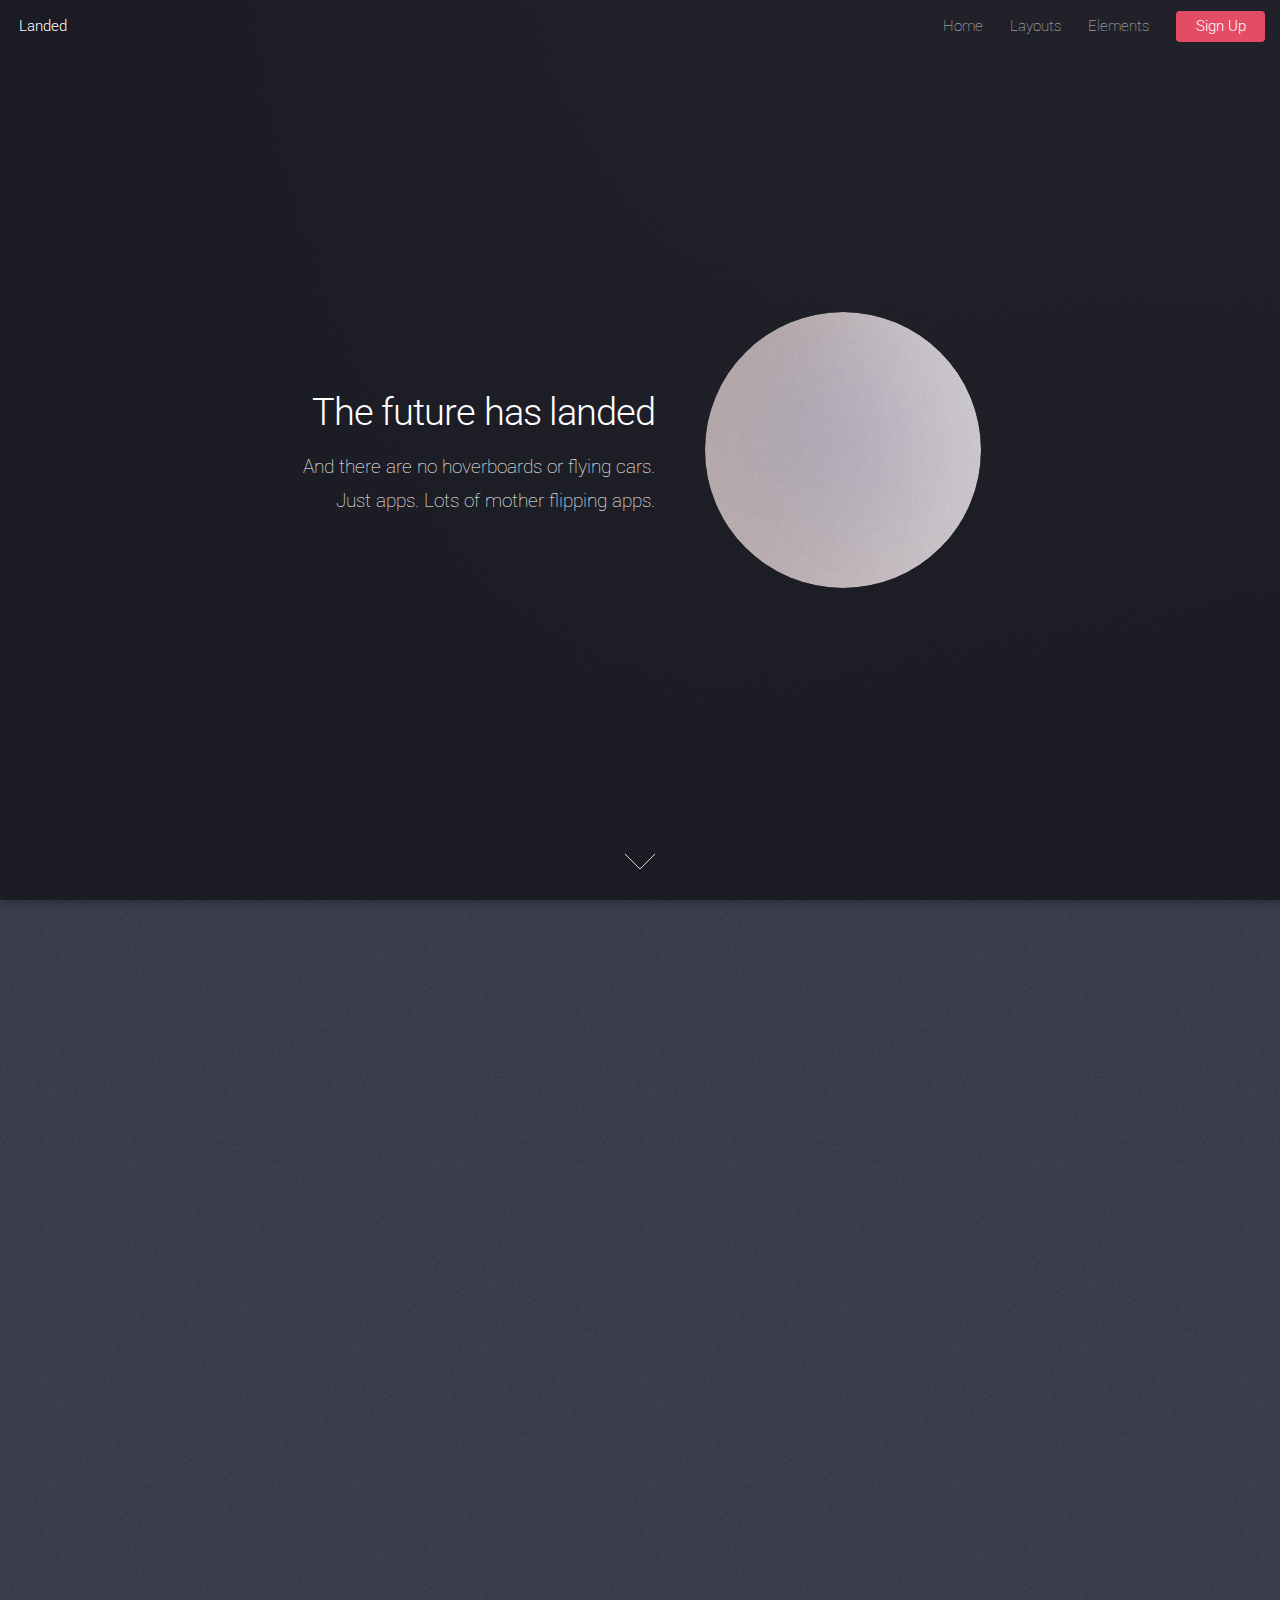
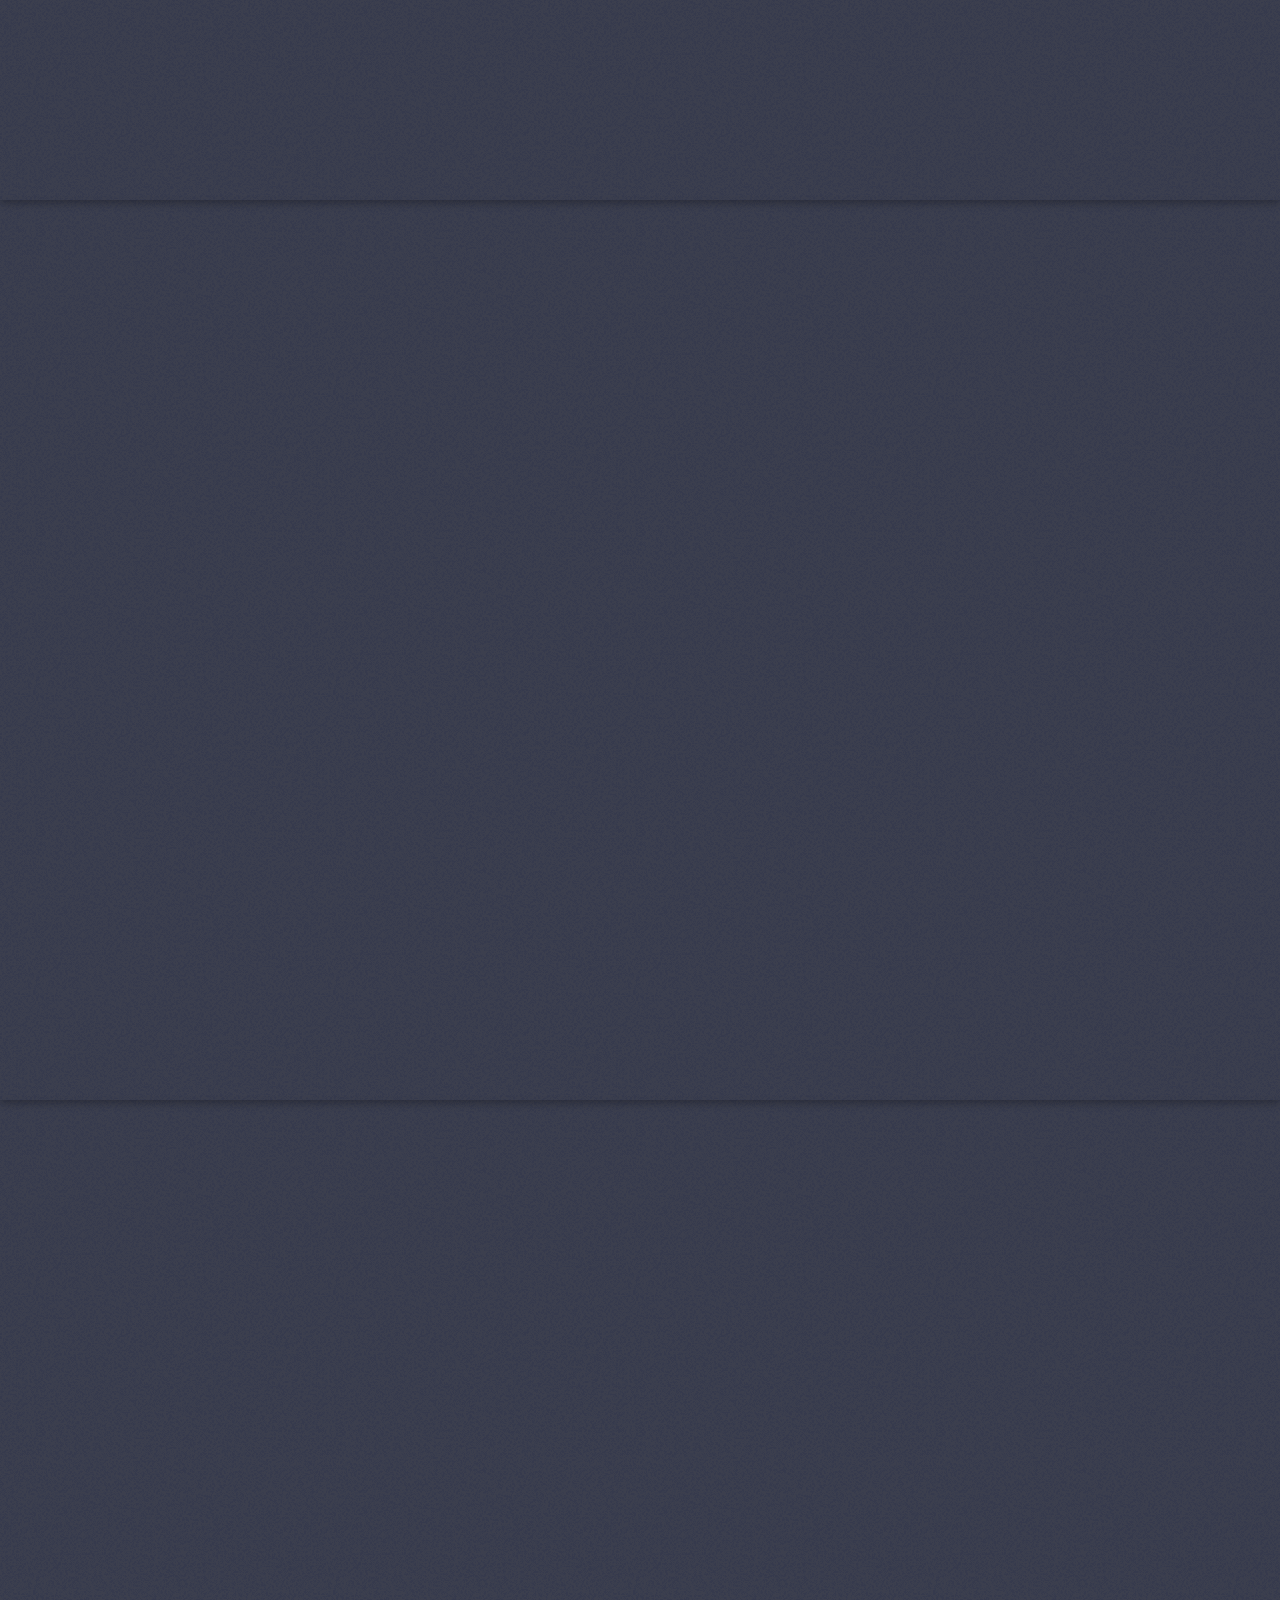
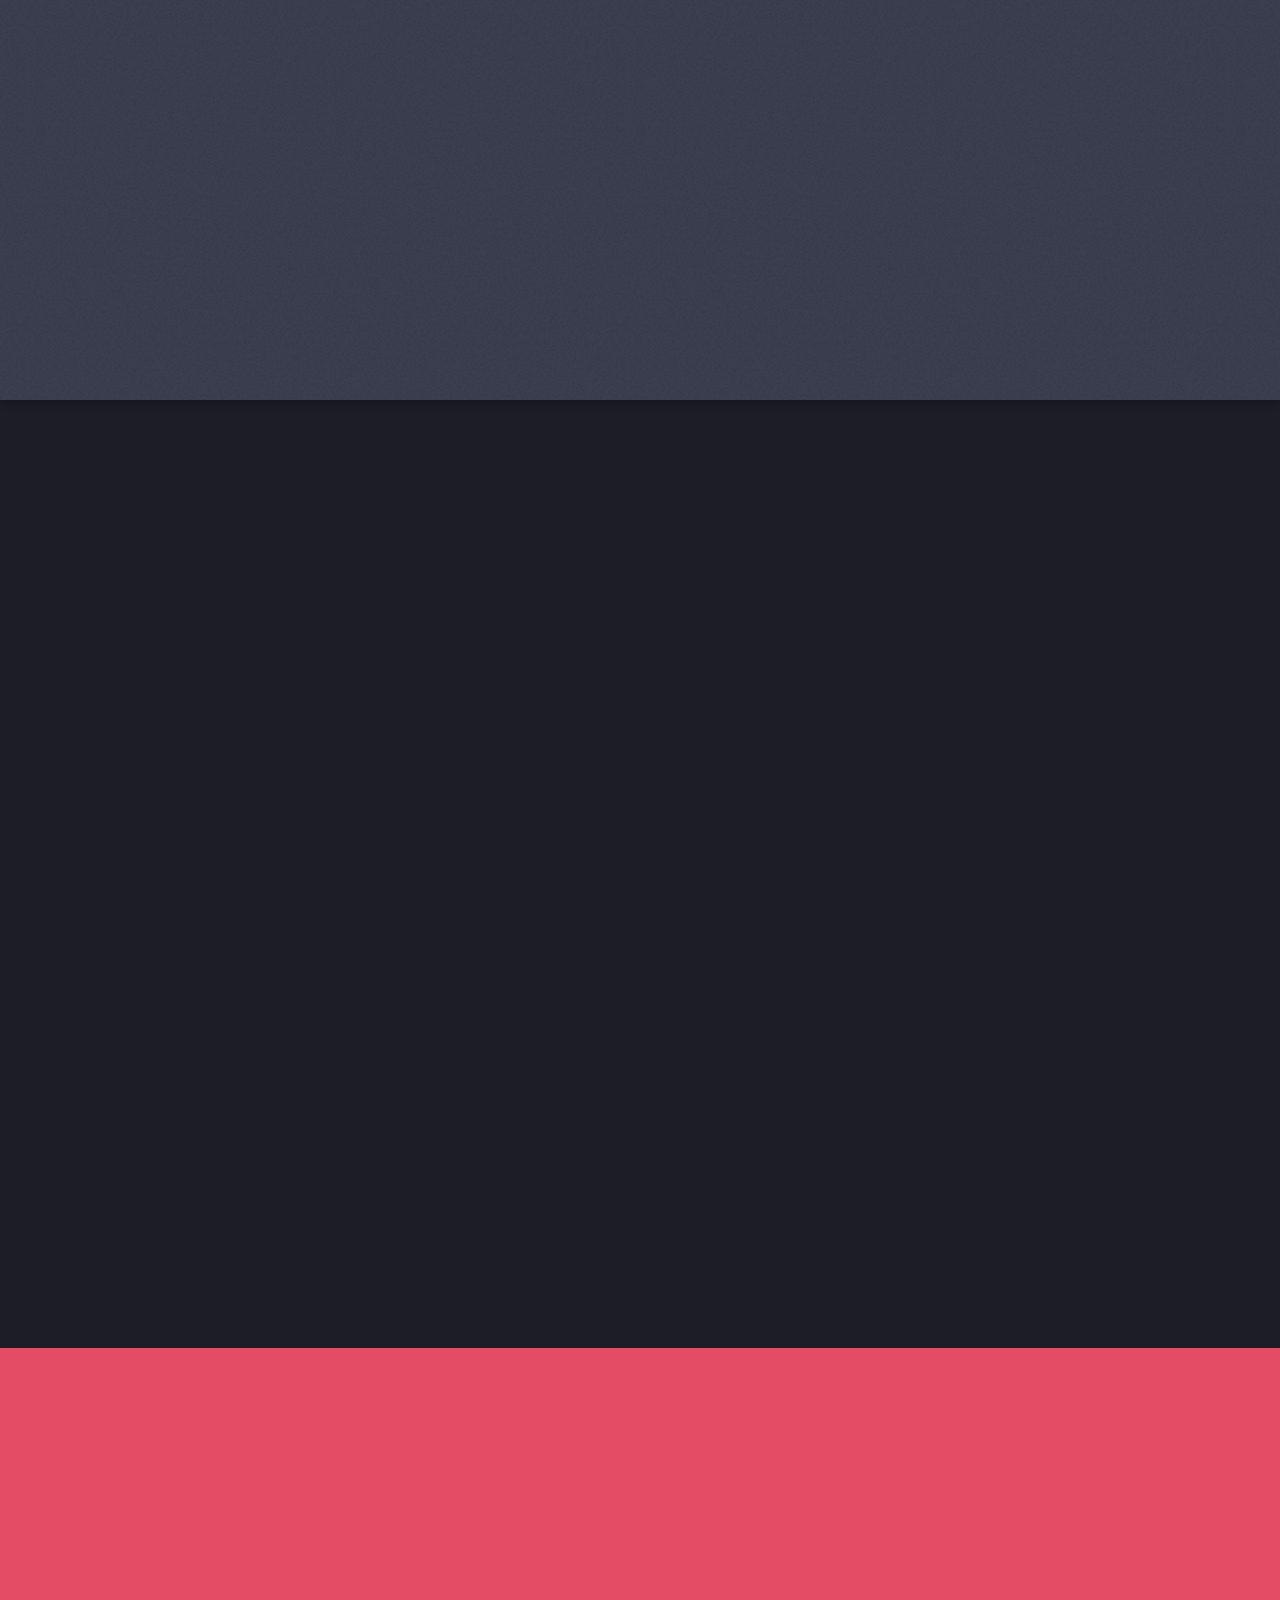
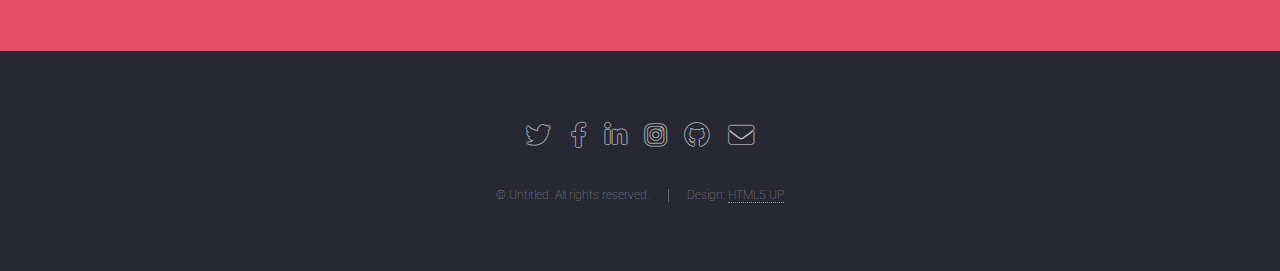
==== index.html @ 156fd408 "template ready" ====
<!DOCTYPE HTML>
<!--
	Landed by HTML5 UP
	html5up.net | @ajlkn
	Free for personal and commercial use under the CCA 3.0 license (html5up.net/license)
-->
<html>
	<head>
		<title>Landed by HTML5 UP</title>
		<meta charset="utf-8" />
		<meta name="viewport" content="width=device-width, initial-scale=1, user-scalable=no" />
		<link rel="stylesheet" href="assets/css/main.css" />
		<noscript><link rel="stylesheet" href="assets/css/noscript.css" /></noscript>
	</head>
	<body class="is-preload landing">
		<div id="page-wrapper">

			<!-- Header -->
				<header id="header">
					<h1 id="logo"><a href="index.html">Landed</a></h1>
					<nav id="nav">
						<ul>
							<li><a href="index.html">Home</a></li>
							<li>
								<a href="#">Layouts</a>
								<ul>
									<li><a href="left-sidebar.html">Left Sidebar</a></li>
									<li><a href="right-sidebar.html">Right Sidebar</a></li>
									<li><a href="no-sidebar.html">No Sidebar</a></li>
									<li>
										<a href="#">Submenu</a>
										<ul>
											<li><a href="#">Option 1</a></li>
											<li><a href="#">Option 2</a></li>
											<li><a href="#">Option 3</a></li>
											<li><a href="#">Option 4</a></li>
										</ul>
									</li>
								</ul>
							</li>
							<li><a href="elements.html">Elements</a></li>
							<li><a href="#" class="button primary">Sign Up</a></li>
						</ul>
					</nav>
				</header>

			<!-- Banner -->
				<section id="banner">
					<div class="content">
						<header>
							<h2>The future has landed</h2>
							<p>And there are no hoverboards or flying cars.<br />
							Just apps. Lots of mother flipping apps.</p>
						</header>
						<span class="image"><img src="images/pic01.jpg" alt="" /></span>
					</div>
					<a href="#one" class="goto-next scrolly">Next</a>
				</section>

			<!-- One -->
				<section id="one" class="spotlight style1 bottom">
					<span class="image fit main"><img src="images/pic02.jpg" alt="" /></span>
					<div class="content">
						<div class="container">
							<div class="row">
								<div class="col-4 col-12-medium">
									<header>
										<h2>Odio faucibus ipsum integer consequat</h2>
										<p>Nascetur eu nibh vestibulum amet gravida nascetur praesent</p>
									</header>
								</div>
								<div class="col-4 col-12-medium">
									<p>Feugiat accumsan lorem eu ac lorem amet sed accumsan donec.
									Blandit orci porttitor semper. Arcu phasellus tortor enim mi
									nisi praesent dolor adipiscing. Integer mi sed nascetur cep aliquet
									augue varius tempus lobortis porttitor accumsan consequat
									adipiscing lorem dolor.</p>
								</div>
								<div class="col-4 col-12-medium">
									<p>Morbi enim nascetur et placerat lorem sed iaculis neque ante
									adipiscing adipiscing metus massa. Blandit orci porttitor semper.
									Arcu phasellus tortor enim mi mi nisi praesent adipiscing. Integer
									mi sed nascetur cep aliquet augue varius tempus. Feugiat lorem
									ipsum dolor nullam.</p>
								</div>
							</div>
						</div>
					</div>
					<a href="#two" class="goto-next scrolly">Next</a>
				</section>

			<!-- Two -->
				<section id="two" class="spotlight style2 right">
					<span class="image fit main"><img src="images/pic03.jpg" alt="" /></span>
					<div class="content">
						<header>
							<h2>Interdum amet non magna accumsan</h2>
							<p>Nunc commodo accumsan eget id nisi eu col volutpat magna</p>
						</header>
						<p>Feugiat accumsan lorem eu ac lorem amet ac arcu phasellus tortor enim mi mi nisi praesent adipiscing. Integer mi sed nascetur cep aliquet augue varius tempus lobortis porttitor lorem et accumsan consequat adipiscing lorem.</p>
						<ul class="actions">
							<li><a href="#" class="button">Learn More</a></li>
						</ul>
					</div>
					<a href="#three" class="goto-next scrolly">Next</a>
				</section>

			<!-- Three -->
				<section id="three" class="spotlight style3 left">
					<span class="image fit main bottom"><img src="images/pic04.jpg" alt="" /></span>
					<div class="content">
						<header>
							<h2>Interdum felis blandit praesent sed augue</h2>
							<p>Accumsan integer ultricies aliquam vel massa sapien phasellus</p>
						</header>
						<p>Feugiat accumsan lorem eu ac lorem amet ac arcu phasellus tortor enim mi mi nisi praesent adipiscing. Integer mi sed nascetur cep aliquet augue varius tempus lobortis porttitor lorem et accumsan consequat adipiscing lorem.</p>
						<ul class="actions">
							<li><a href="#" class="button">Learn More</a></li>
						</ul>
					</div>
					<a href="#four" class="goto-next scrolly">Next</a>
				</section>

			<!-- Four -->
				<section id="four" class="wrapper style1 special fade-up">
					<div class="container">
						<header class="major">
							<h2>Accumsan sed tempus adipiscing blandit</h2>
							<p>Iaculis ac volutpat vis non enim gravida nisi faucibus posuere arcu consequat</p>
						</header>
						<div class="box alt">
							<div class="row gtr-uniform">
								<section class="col-4 col-6-medium col-12-xsmall">
									<span class="icon solid alt major fa-chart-area"></span>
									<h3>Ipsum sed commodo</h3>
									<p>Feugiat accumsan lorem eu ac lorem amet accumsan donec. Blandit orci porttitor.</p>
								</section>
								<section class="col-4 col-6-medium col-12-xsmall">
									<span class="icon solid alt major fa-comment"></span>
									<h3>Eleifend lorem ornare</h3>
									<p>Feugiat accumsan lorem eu ac lorem amet accumsan donec. Blandit orci porttitor.</p>
								</section>
								<section class="col-4 col-6-medium col-12-xsmall">
									<span class="icon solid alt major fa-flask"></span>
									<h3>Cubilia cep lobortis</h3>
									<p>Feugiat accumsan lorem eu ac lorem amet accumsan donec. Blandit orci porttitor.</p>
								</section>
								<section class="col-4 col-6-medium col-12-xsmall">
									<span class="icon solid alt major fa-paper-plane"></span>
									<h3>Non semper interdum</h3>
									<p>Feugiat accumsan lorem eu ac lorem amet accumsan donec. Blandit orci porttitor.</p>
								</section>
								<section class="col-4 col-6-medium col-12-xsmall">
									<span class="icon solid alt major fa-file"></span>
									<h3>Odio laoreet accumsan</h3>
									<p>Feugiat accumsan lorem eu ac lorem amet accumsan donec. Blandit orci porttitor.</p>
								</section>
								<section class="col-4 col-6-medium col-12-xsmall">
									<span class="icon solid alt major fa-lock"></span>
									<h3>Massa arcu accumsan</h3>
									<p>Feugiat accumsan lorem eu ac lorem amet accumsan donec. Blandit orci porttitor.</p>
								</section>
							</div>
						</div>
						<footer class="major">
							<ul class="actions special">
								<li><a href="#" class="button">Magna sed feugiat</a></li>
							</ul>
						</footer>
					</div>
				</section>

			<!-- Five -->
				<section id="five" class="wrapper style2 special fade">
					<div class="container">
						<header>
							<h2>Magna faucibus lorem diam</h2>
							<p>Ante metus praesent faucibus ante integer id accumsan eleifend</p>
						</header>
						<form method="post" action="#" class="cta">
							<div class="row gtr-uniform gtr-50">
								<div class="col-8 col-12-xsmall"><input type="email" name="email" id="email" placeholder="Your Email Address" /></div>
								<div class="col-4 col-12-xsmall"><input type="submit" value="Get Started" class="fit primary" /></div>
							</div>
						</form>
					</div>
				</section>

			<!-- Footer -->
				<footer id="footer">
					<ul class="icons">
						<li><a href="#" class="icon brands alt fa-twitter"><span class="label">Twitter</span></a></li>
						<li><a href="#" class="icon brands alt fa-facebook-f"><span class="label">Facebook</span></a></li>
						<li><a href="#" class="icon brands alt fa-linkedin-in"><span class="label">LinkedIn</span></a></li>
						<li><a href="#" class="icon brands alt fa-instagram"><span class="label">Instagram</span></a></li>
						<li><a href="#" class="icon brands alt fa-github"><span class="label">GitHub</span></a></li>
						<li><a href="#" class="icon solid alt fa-envelope"><span class="label">Email</span></a></li>
					</ul>
					<ul class="copyright">
						<li>&copy; Untitled. All rights reserved.</li><li>Design: <a href="http://html5up.net">HTML5 UP</a></li>
					</ul>
				</footer>

		</div>

		<!-- Scripts -->
			<script src="assets/js/jquery.min.js"></script>
			<script src="assets/js/jquery.scrolly.min.js"></script>
			<script src="assets/js/jquery.dropotron.min.js"></script>
			<script src="assets/js/jquery.scrollex.min.js"></script>
			<script src="assets/js/browser.min.js"></script>
			<script src="assets/js/breakpoints.min.js"></script>
			<script src="assets/js/util.js"></script>
			<script src="assets/js/main.js"></script>

	</body>
</html>
---- assets/css/main.css ----
@import url("fontawesome-all.min.css");
@import url("https://fonts.googleapis.com/css?family=Roboto:100,300,100italic,300italic");

/*
	Landed by HTML5 UP
	html5up.net | @ajlkn
	Free for personal and commercial use under the CCA 3.0 license (html5up.net/license)
*/

html, body, div, span, applet, object,
iframe, h1, h2, h3, h4, h5, h6, p, blockquote,
pre, a, abbr, acronym, address, big, cite,
code, del, dfn, em, img, ins, kbd, q, s, samp,
small, strike, strong, sub, sup, tt, var, b,
u, i, center, dl, dt, dd, ol, ul, li, fieldset,
form, label, legend, table, caption, tbody,
tfoot, thead, tr, th, td, article, aside,
canvas, details, embed, figure, figcaption,
footer, header, hgroup, menu, nav, output, ruby,
section, summary, time, mark, audio, video {
	margin: 0;
	padding: 0;
	border: 0;
	font-size: 100%;
	font: inherit;
	vertical-align: baseline;}

article, aside, details, figcaption, figure,
footer, header, hgroup, menu, nav, section {
	display: block;}

body {
	line-height: 1;
}

ol, ul {
	list-style: none;
}

blockquote, q {
	quotes: none;
}

	blockquote:before, blockquote:after, q:before, q:after {
		content: '';
		content: none;
	}

table {
	border-collapse: collapse;
	border-spacing: 0;
}

body {
	-webkit-text-size-adjust: none;
}

mark {
	background-color: transparent;
	color: inherit;
}

input::-moz-focus-inner {
	border: 0;
	padding: 0;
}

input, select, textarea {
	-moz-appearance: none;
	-webkit-appearance: none;
	-ms-appearance: none;
	appearance: none;
}

/* Basic */

	html {
		box-sizing: border-box;
	}

	*, *:before, *:after {
		box-sizing: inherit;
	}

	html, body {
		background: #1c1d26;
	}

	body.is-preload *, body.is-preload *:before, body.is-preload *:after {
		-moz-animation: none !important;
		-webkit-animation: none !important;
		-ms-animation: none !important;
		animation: none !important;
		-moz-transition: none !important;
		-webkit-transition: none !important;
		-ms-transition: none !important;
		transition: none !important;
	}

	body, input, select, textarea {
		color: rgba(255, 255, 255, 0.75);
		font-family: "Roboto", Helvetica, sans-serif;
		font-size: 15pt;
		font-weight: 100;
		line-height: 1.75em;
	}

	a {
		-moz-transition: border-color 0.2s ease-in-out, color 0.2s ease-in-out;
		-webkit-transition: border-color 0.2s ease-in-out, color 0.2s ease-in-out;
		-ms-transition: border-color 0.2s ease-in-out, color 0.2s ease-in-out;
		transition: border-color 0.2s ease-in-out, color 0.2s ease-in-out;
		border-bottom: dotted 1px;
		color: #e44c65;
		text-decoration: none;
	}

		a:hover {
			color: #e44c65 !important;
			border-bottom-color: transparent;
		}

	strong, b {
		color: #ffffff;
		font-weight: 300;
	}

	em, i {
		font-style: italic;
	}

	p {
		margin: 0 0 2em 0;
	}

	h1, h2, h3, h4, h5, h6 {
		color: #ffffff;
		font-weight: 300;
		line-height: 1em;
		margin: 0 0 1em 0;
	}

		h1 a, h2 a, h3 a, h4 a, h5 a, h6 a {
			color: inherit;
			border: 0;
		}

	h2 {
		font-size: 2em;
		line-height: 1.5em;
		letter-spacing: -0.025em;
	}

	h3 {
		font-size: 1.35em;
		line-height: 1.5em;
	}

	h4 {
		font-size: 1.1em;
		line-height: 1.5em;
	}

	h5 {
		font-size: 0.9em;
		line-height: 1.5em;
	}

	h6 {
		font-size: 0.7em;
		line-height: 1.5em;
	}

	sub {
		font-size: 0.8em;
		position: relative;
		top: 0.5em;
	}

	sup {
		font-size: 0.8em;
		position: relative;
		top: -0.5em;
	}

	hr {
		border: 0;
		border-bottom: solid 1px rgba(255, 255, 255, 0.3);
		margin: 3em 0;
	}

		hr.major {
			margin: 4em 0;
		}

	blockquote {
		border-left: solid 4px rgba(255, 255, 255, 0.3);
		font-style: italic;
		margin: 0 0 2em 0;
		padding: 0.5em 0 0.5em 2em;
	}

	code {
		background: rgba(255, 255, 255, 0.075);
		border-radius: 4px;
		font-family: "Courier New", monospace;
		font-size: 0.9em;
		margin: 0 0.25em;
		padding: 0.25em 0.65em;
	}

	pre {
		-webkit-overflow-scrolling: touch;
		font-family: "Courier New", monospace;
		font-size: 0.9em;
		margin: 0 0 2em 0;
	}

		pre code {
			display: block;
			line-height: 1.75em;
			padding: 1em 1.5em;
			overflow-x: auto;
		}

	.align-left {
		text-align: left;
	}

	.align-center {
		text-align: center;
	}

	.align-right {
		text-align: right;
	}

/* Loader */

	@-moz-keyframes spinner-show {
		0% {
			opacity: 0;
		}

		100% {
			opacity: 1;
		}
	}

	@-webkit-keyframes spinner-show {
		0% {
			opacity: 0;
		}

		100% {
			opacity: 1;
		}
	}

	@-ms-keyframes spinner-show {
		0% {
			opacity: 0;
		}

		100% {
			opacity: 1;
		}
	}

	@keyframes spinner-show {
		0% {
			opacity: 0;
		}

		100% {
			opacity: 1;
		}
	}

	@-moz-keyframes spinner-hide {
		0% {
			color: rgba(255, 255, 255, 0.15);
			z-index: 100001;
			-moz-transform: scale(1) rotate(0deg);
			-webkit-transform: scale(1) rotate(0deg);
			-ms-transform: scale(1) rotate(0deg);
			transform: scale(1) rotate(0deg);
		}

		99% {
			color: #1c1d26;
			z-index: 100001;
			-moz-transform: scale(0.5) rotate(360deg);
			-webkit-transform: scale(0.5) rotate(360deg);
			-ms-transform: scale(0.5) rotate(360deg);
			transform: scale(0.5) rotate(360deg);
		}

		100% {
			color: #1c1d26;
			z-index: -1;
			-moz-transform: scale(0.5) rotate(360deg);
			-webkit-transform: scale(0.5) rotate(360deg);
			-ms-transform: scale(0.5) rotate(360deg);
			transform: scale(0.5) rotate(360deg);
		}
	}

	@-webkit-keyframes spinner-hide {
		0% {
			color: rgba(255, 255, 255, 0.15);
			z-index: 100001;
			-moz-transform: scale(1) rotate(0deg);
			-webkit-transform: scale(1) rotate(0deg);
			-ms-transform: scale(1) rotate(0deg);
			transform: scale(1) rotate(0deg);
		}

		99% {
			color: #1c1d26;
			z-index: 100001;
			-moz-transform: scale(0.5) rotate(360deg);
			-webkit-transform: scale(0.5) rotate(360deg);
			-ms-transform: scale(0.5) rotate(360deg);
			transform: scale(0.5) rotate(360deg);
		}

		100% {
			color: #1c1d26;
			z-index: -1;
			-moz-transform: scale(0.5) rotate(360deg);
			-webkit-transform: scale(0.5) rotate(360deg);
			-ms-transform: scale(0.5) rotate(360deg);
			transform: scale(0.5) rotate(360deg);
		}
	}

	@-ms-keyframes spinner-hide {
		0% {
			color: rgba(255, 255, 255, 0.15);
			z-index: 100001;
			-moz-transform: scale(1) rotate(0deg);
			-webkit-transform: scale(1) rotate(0deg);
			-ms-transform: scale(1) rotate(0deg);
			transform: scale(1) rotate(0deg);
		}

		99% {
			color: #1c1d26;
			z-index: 100001;
			-moz-transform: scale(0.5) rotate(360deg);
			-webkit-transform: scale(0.5) rotate(360deg);
			-ms-transform: scale(0.5) rotate(360deg);
			transform: scale(0.5) rotate(360deg);
		}

		100% {
			color: #1c1d26;
			z-index: -1;
			-moz-transform: scale(0.5) rotate(360deg);
			-webkit-transform: scale(0.5) rotate(360deg);
			-ms-transform: scale(0.5) rotate(360deg);
			transform: scale(0.5) rotate(360deg);
		}
	}

	@keyframes spinner-hide {
		0% {
			color: rgba(255, 255, 255, 0.15);
			z-index: 100001;
			-moz-transform: scale(1) rotate(0deg);
			-webkit-transform: scale(1) rotate(0deg);
			-ms-transform: scale(1) rotate(0deg);
			transform: scale(1) rotate(0deg);
		}

		99% {
			color: #1c1d26;
			z-index: 100001;
			-moz-transform: scale(0.5) rotate(360deg);
			-webkit-transform: scale(0.5) rotate(360deg);
			-ms-transform: scale(0.5) rotate(360deg);
			transform: scale(0.5) rotate(360deg);
		}

		100% {
			color: #1c1d26;
			z-index: -1;
			-moz-transform: scale(0.5) rotate(360deg);
			-webkit-transform: scale(0.5) rotate(360deg);
			-ms-transform: scale(0.5) rotate(360deg);
			transform: scale(0.5) rotate(360deg);
		}
	}

	@-moz-keyframes spinner-rotate {
		0% {
			-moz-transform: scale(1) rotate(0deg);
			-webkit-transform: scale(1) rotate(0deg);
			-ms-transform: scale(1) rotate(0deg);
			transform: scale(1) rotate(0deg);
		}

		100% {
			-moz-transform: scale(1) rotate(360deg);
			-webkit-transform: scale(1) rotate(360deg);
			-ms-transform: scale(1) rotate(360deg);
			transform: scale(1) rotate(360deg);
		}
	}

	@-webkit-keyframes spinner-rotate {
		0% {
			-moz-transform: scale(1) rotate(0deg);
			-webkit-transform: scale(1) rotate(0deg);
			-ms-transform: scale(1) rotate(0deg);
			transform: scale(1) rotate(0deg);
		}

		100% {
			-moz-transform: scale(1) rotate(360deg);
			-webkit-transform: scale(1) rotate(360deg);
			-ms-transform: scale(1) rotate(360deg);
			transform: scale(1) rotate(360deg);
		}
	}

	@-ms-keyframes spinner-rotate {
		0% {
			-moz-transform: scale(1) rotate(0deg);
			-webkit-transform: scale(1) rotate(0deg);
			-ms-transform: scale(1) rotate(0deg);
			transform: scale(1) rotate(0deg);
		}

		100% {
			-moz-transform: scale(1) rotate(360deg);
			-webkit-transform: scale(1) rotate(360deg);
			-ms-transform: scale(1) rotate(360deg);
			transform: scale(1) rotate(360deg);
		}
	}

	@keyframes spinner-rotate {
		0% {
			-moz-transform: scale(1) rotate(0deg);
			-webkit-transform: scale(1) rotate(0deg);
			-ms-transform: scale(1) rotate(0deg);
			transform: scale(1) rotate(0deg);
		}

		100% {
			-moz-transform: scale(1) rotate(360deg);
			-webkit-transform: scale(1) rotate(360deg);
			-ms-transform: scale(1) rotate(360deg);
			transform: scale(1) rotate(360deg);
		}
	}

	@-moz-keyframes overlay-hide {
		0% {
			opacity: 1;
			z-index: 100000;
		}

		15% {
			opacity: 1;
			z-index: 100000;
		}

		99% {
			opacity: 0;
			z-index: 100000;
		}

		100% {
			opacity: 0;
			z-index: -1;
		}
	}

	@-webkit-keyframes overlay-hide {
		0% {
			opacity: 1;
			z-index: 100000;
		}

		15% {
			opacity: 1;
			z-index: 100000;
		}

		99% {
			opacity: 0;
			z-index: 100000;
		}

		100% {
			opacity: 0;
			z-index: -1;
		}
	}

	@-ms-keyframes overlay-hide {
		0% {
			opacity: 1;
			z-index: 100000;
		}

		15% {
			opacity: 1;
			z-index: 100000;
		}

		99% {
			opacity: 0;
			z-index: 100000;
		}

		100% {
			opacity: 0;
			z-index: -1;
		}
	}

	@keyframes overlay-hide {
		0% {
			opacity: 1;
			z-index: 100000;
		}

		15% {
			opacity: 1;
			z-index: 100000;
		}

		99% {
			opacity: 0;
			z-index: 100000;
		}

		100% {
			opacity: 0;
			z-index: -1;
		}
	}

	body.landing {
		text-decoration: none;
	}

		body.landing:before {
			-moz-osx-font-smoothing: grayscale;
			-webkit-font-smoothing: antialiased;
			display: inline-block;
			font-style: normal;
			font-variant: normal;
			text-rendering: auto;
			line-height: 1;
			text-transform: none !important;
			font-family: 'Font Awesome 5 Free';
			font-weight: 900;
		}

		body.landing:before {
			-moz-animation: spinner-show 1.5s 1 0.25s ease forwards, spinner-hide 0.25s ease-in-out forwards !important;
			-webkit-animation: spinner-show 1.5s 1 0.25s ease forwards, spinner-hide 0.25s ease-in-out forwards !important;
			-ms-animation: spinner-show 1.5s 1 0.25s ease forwards, spinner-hide 0.25s ease-in-out forwards !important;
			animation: spinner-show 1.5s 1 0.25s ease forwards, spinner-hide 0.25s ease-in-out forwards !important;
			-moz-transform-origin: 50% 50%;
			-webkit-transform-origin: 50% 50%;
			-ms-transform-origin: 50% 50%;
			transform-origin: 50% 50%;
			color: rgba(255, 255, 255, 0.15);
			content: '\f1ce';
			cursor: default;
			display: block;
			font-size: 2em;
			height: 2em;
			left: 50%;
			line-height: 2em;
			margin: -1em 0 0 -1em;
			opacity: 0;
			position: fixed;
			text-align: center;
			top: 50%;
			width: 2em;
			z-index: -1;
		}

		body.landing:after {
			-moz-animation: overlay-hide 1.5s ease-in forwards !important;
			-webkit-animation: overlay-hide 1.5s ease-in forwards !important;
			-ms-animation: overlay-hide 1.5s ease-in forwards !important;
			animation: overlay-hide 1.5s ease-in forwards !important;
			background: #1c1d26;
			content: '';
			display: block;
			height: 100%;
			left: 0;
			opacity: 0;
			position: fixed;
			top: 0;
			width: 100%;
			z-index: -1;
		}

		body.landing.is-preload:before {
			-moz-animation: spinner-show 1.5s 1 0.25s ease forwards, spinner-rotate 0.75s infinite linear !important;
			-webkit-animation: spinner-show 1.5s 1 0.25s ease forwards, spinner-rotate 0.75s infinite linear !important;
			-ms-animation: spinner-show 1.5s 1 0.25s ease forwards, spinner-rotate 0.75s infinite linear !important;
			animation: spinner-show 1.5s 1 0.25s ease forwards, spinner-rotate 0.75s infinite linear !important;
			z-index: 100001;
		}

		body.landing.is-preload:after {
			-moz-animation: none !important;
			-webkit-animation: none !important;
			-ms-animation: none !important;
			animation: none !important;
			opacity: 1;
			z-index: 100000;
		}

	@media (-webkit-min-device-pixel-ratio: 2) {

		body.landing:before {
			line-height: 2.025em;
		}

	}

/* Container */

	.container {
		margin: 0 auto;
		max-width: calc(100% - 4em);
		width: 70em;
	}

		.container.xsmall {
			width: 17.5em;
		}

		.container.small {
			width: 35em;
		}

		.container.medium {
			width: 52.5em;
		}

		.container.large {
			width: 87.5em;
		}

		.container.xlarge {
			width: 105em;
		}

		.container.max {
			width: 100%;
		}

		@media screen and (max-width: 1280px) {

			.container {
				width: 90%;
				max-width: 100%;
			}

		}

		@media screen and (max-width: 980px) {

			.container {
				width: 100% !important;
			}

		}

/* Row */

	.row {
		display: flex;
		flex-wrap: wrap;
		box-sizing: border-box;
		align-items: stretch;
	}

		.row > * {
			box-sizing: border-box;
		}

		.row.gtr-uniform > * > :last-child {
			margin-bottom: 0;
		}

		.row.aln-left {
			justify-content: flex-start;
		}

		.row.aln-center {
			justify-content: center;
		}

		.row.aln-right {
			justify-content: flex-end;
		}

		.row.aln-top {
			align-items: flex-start;
		}

		.row.aln-middle {
			align-items: center;
		}

		.row.aln-bottom {
			align-items: flex-end;
		}

		.row > .imp {
			order: -1;
		}

		.row > .col-1 {
			width: 8.33333%;
		}

		.row > .off-1 {
			margin-left: 8.33333%;
		}

		.row > .col-2 {
			width: 16.66667%;
		}

		.row > .off-2 {
			margin-left: 16.66667%;
		}

		.row > .col-3 {
			width: 25%;
		}

		.row > .off-3 {
			margin-left: 25%;
		}

		.row > .col-4 {
			width: 33.33333%;
		}

		.row > .off-4 {
			margin-left: 33.33333%;
		}

		.row > .col-5 {
			width: 41.66667%;
		}

		.row > .off-5 {
			margin-left: 41.66667%;
		}

		.row > .col-6 {
			width: 50%;
		}

		.row > .off-6 {
			margin-left: 50%;
		}

		.row > .col-7 {
			width: 58.33333%;
		}

		.row > .off-7 {
			margin-left: 58.33333%;
		}

		.row > .col-8 {
			width: 66.66667%;
		}

		.row > .off-8 {
			margin-left: 66.66667%;
		}

		.row > .col-9 {
			width: 75%;
		}

		.row > .off-9 {
			margin-left: 75%;
		}

		.row > .col-10 {
			width: 83.33333%;
		}

		.row > .off-10 {
			margin-left: 83.33333%;
		}

		.row > .col-11 {
			width: 91.66667%;
		}

		.row > .off-11 {
			margin-left: 91.66667%;
		}

		.row > .col-12 {
			width: 100%;
		}

		.row > .off-12 {
			margin-left: 100%;
		}

		.row.gtr-0 {
			margin-top: 0;
			margin-left: 0em;
		}

			.row.gtr-0 > * {
				padding: 0 0 0 0em;
			}

			.row.gtr-0.gtr-uniform {
				margin-top: 0em;
			}

				.row.gtr-0.gtr-uniform > * {
					padding-top: 0em;
				}

		.row.gtr-25 {
			margin-top: 0;
			margin-left: -0.625em;
		}

			.row.gtr-25 > * {
				padding: 0 0 0 0.625em;
			}

			.row.gtr-25.gtr-uniform {
				margin-top: -0.625em;
			}

				.row.gtr-25.gtr-uniform > * {
					padding-top: 0.625em;
				}

		.row.gtr-50 {
			margin-top: 0;
			margin-left: -1.25em;
		}

			.row.gtr-50 > * {
				padding: 0 0 0 1.25em;
			}

			.row.gtr-50.gtr-uniform {
				margin-top: -1.25em;
			}

				.row.gtr-50.gtr-uniform > * {
					padding-top: 1.25em;
				}

		.row {
			margin-top: 0;
			margin-left: -2.5em;
		}

			.row > * {
				padding: 0 0 0 2.5em;
			}

			.row.gtr-uniform {
				margin-top: -2.5em;
			}

				.row.gtr-uniform > * {
					padding-top: 2.5em;
				}

		.row.gtr-150 {
			margin-top: 0;
			margin-left: -3.75em;
		}

			.row.gtr-150 > * {
				padding: 0 0 0 3.75em;
			}

			.row.gtr-150.gtr-uniform {
				margin-top: -3.75em;
			}

				.row.gtr-150.gtr-uniform > * {
					padding-top: 3.75em;
				}

		.row.gtr-200 {
			margin-top: 0;
			margin-left: -5em;
		}

			.row.gtr-200 > * {
				padding: 0 0 0 5em;
			}

			.row.gtr-200.gtr-uniform {
				margin-top: -5em;
			}

				.row.gtr-200.gtr-uniform > * {
					padding-top: 5em;
				}

		@media screen and (max-width: 1680px) {

			.row {
				display: flex;
				flex-wrap: wrap;
				box-sizing: border-box;
				align-items: stretch;
			}

				.row > * {
					box-sizing: border-box;
				}

				.row.gtr-uniform > * > :last-child {
					margin-bottom: 0;
				}

				.row.aln-left {
					justify-content: flex-start;
				}

				.row.aln-center {
					justify-content: center;
				}

				.row.aln-right {
					justify-content: flex-end;
				}

				.row.aln-top {
					align-items: flex-start;
				}

				.row.aln-middle {
					align-items: center;
				}

				.row.aln-bottom {
					align-items: flex-end;
				}

				.row > .imp-xlarge {
					order: -1;
				}

				.row > .col-1-xlarge {
					width: 8.33333%;
				}

				.row > .off-1-xlarge {
					margin-left: 8.33333%;
				}

				.row > .col-2-xlarge {
					width: 16.66667%;
				}

				.row > .off-2-xlarge {
					margin-left: 16.66667%;
				}

				.row > .col-3-xlarge {
					width: 25%;
				}

				.row > .off-3-xlarge {
					margin-left: 25%;
				}

				.row > .col-4-xlarge {
					width: 33.33333%;
				}

				.row > .off-4-xlarge {
					margin-left: 33.33333%;
				}

				.row > .col-5-xlarge {
					width: 41.66667%;
				}

				.row > .off-5-xlarge {
					margin-left: 41.66667%;
				}

				.row > .col-6-xlarge {
					width: 50%;
				}

				.row > .off-6-xlarge {
					margin-left: 50%;
				}

				.row > .col-7-xlarge {
					width: 58.33333%;
				}

				.row > .off-7-xlarge {
					margin-left: 58.33333%;
				}

				.row > .col-8-xlarge {
					width: 66.66667%;
				}

				.row > .off-8-xlarge {
					margin-left: 66.66667%;
				}

				.row > .col-9-xlarge {
					width: 75%;
				}

				.row > .off-9-xlarge {
					margin-left: 75%;
				}

				.row > .col-10-xlarge {
					width: 83.33333%;
				}

				.row > .off-10-xlarge {
					margin-left: 83.33333%;
				}

				.row > .col-11-xlarge {
					width: 91.66667%;
				}

				.row > .off-11-xlarge {
					margin-left: 91.66667%;
				}

				.row > .col-12-xlarge {
					width: 100%;
				}

				.row > .off-12-xlarge {
					margin-left: 100%;
				}

				.row.gtr-0 {
					margin-top: 0;
					margin-left: 0em;
				}

					.row.gtr-0 > * {
						padding: 0 0 0 0em;
					}

					.row.gtr-0.gtr-uniform {
						margin-top: 0em;
					}

						.row.gtr-0.gtr-uniform > * {
							padding-top: 0em;
						}

				.row.gtr-25 {
					margin-top: 0;
					margin-left: -0.625em;
				}

					.row.gtr-25 > * {
						padding: 0 0 0 0.625em;
					}

					.row.gtr-25.gtr-uniform {
						margin-top: -0.625em;
					}

						.row.gtr-25.gtr-uniform > * {
							padding-top: 0.625em;
						}

				.row.gtr-50 {
					margin-top: 0;
					margin-left: -1.25em;
				}

					.row.gtr-50 > * {
						padding: 0 0 0 1.25em;
					}

					.row.gtr-50.gtr-uniform {
						margin-top: -1.25em;
					}

						.row.gtr-50.gtr-uniform > * {
							padding-top: 1.25em;
						}

				.row {
					margin-top: 0;
					margin-left: -2.5em;
				}

					.row > * {
						padding: 0 0 0 2.5em;
					}

					.row.gtr-uniform {
						margin-top: -2.5em;
					}

						.row.gtr-uniform > * {
							padding-top: 2.5em;
						}

				.row.gtr-150 {
					margin-top: 0;
					margin-left: -3.75em;
				}

					.row.gtr-150 > * {
						padding: 0 0 0 3.75em;
					}

					.row.gtr-150.gtr-uniform {
						margin-top: -3.75em;
					}

						.row.gtr-150.gtr-uniform > * {
							padding-top: 3.75em;
						}

				.row.gtr-200 {
					margin-top: 0;
					margin-left: -5em;
				}

					.row.gtr-200 > * {
						padding: 0 0 0 5em;
					}

					.row.gtr-200.gtr-uniform {
						margin-top: -5em;
					}

						.row.gtr-200.gtr-uniform > * {
							padding-top: 5em;
						}

		}

		@media screen and (max-width: 1280px) {

			.row {
				display: flex;
				flex-wrap: wrap;
				box-sizing: border-box;
				align-items: stretch;
			}

				.row > * {
					box-sizing: border-box;
				}

				.row.gtr-uniform > * > :last-child {
					margin-bottom: 0;
				}

				.row.aln-left {
					justify-content: flex-start;
				}

				.row.aln-center {
					justify-content: center;
				}

				.row.aln-right {
					justify-content: flex-end;
				}

				.row.aln-top {
					align-items: flex-start;
				}

				.row.aln-middle {
					align-items: center;
				}

				.row.aln-bottom {
					align-items: flex-end;
				}

				.row > .imp-large {
					order: -1;
				}

				.row > .col-1-large {
					width: 8.33333%;
				}

				.row > .off-1-large {
					margin-left: 8.33333%;
				}

				.row > .col-2-large {
					width: 16.66667%;
				}

				.row > .off-2-large {
					margin-left: 16.66667%;
				}

				.row > .col-3-large {
					width: 25%;
				}

				.row > .off-3-large {
					margin-left: 25%;
				}

				.row > .col-4-large {
					width: 33.33333%;
				}

				.row > .off-4-large {
					margin-left: 33.33333%;
				}

				.row > .col-5-large {
					width: 41.66667%;
				}

				.row > .off-5-large {
					margin-left: 41.66667%;
				}

				.row > .col-6-large {
					width: 50%;
				}

				.row > .off-6-large {
					margin-left: 50%;
				}

				.row > .col-7-large {
					width: 58.33333%;
				}

				.row > .off-7-large {
					margin-left: 58.33333%;
				}

				.row > .col-8-large {
					width: 66.66667%;
				}

				.row > .off-8-large {
					margin-left: 66.66667%;
				}

				.row > .col-9-large {
					width: 75%;
				}

				.row > .off-9-large {
					margin-left: 75%;
				}

				.row > .col-10-large {
					width: 83.33333%;
				}

				.row > .off-10-large {
					margin-left: 83.33333%;
				}

				.row > .col-11-large {
					width: 91.66667%;
				}

				.row > .off-11-large {
					margin-left: 91.66667%;
				}

				.row > .col-12-large {
					width: 100%;
				}

				.row > .off-12-large {
					margin-left: 100%;
				}

				.row.gtr-0 {
					margin-top: 0;
					margin-left: 0em;
				}

					.row.gtr-0 > * {
						padding: 0 0 0 0em;
					}

					.row.gtr-0.gtr-uniform {
						margin-top: 0em;
					}

						.row.gtr-0.gtr-uniform > * {
							padding-top: 0em;
						}

				.row.gtr-25 {
					margin-top: 0;
					margin-left: -0.625em;
				}

					.row.gtr-25 > * {
						padding: 0 0 0 0.625em;
					}

					.row.gtr-25.gtr-uniform {
						margin-top: -0.625em;
					}

						.row.gtr-25.gtr-uniform > * {
							padding-top: 0.625em;
						}

				.row.gtr-50 {
					margin-top: 0;
					margin-left: -1.25em;
				}

					.row.gtr-50 > * {
						padding: 0 0 0 1.25em;
					}

					.row.gtr-50.gtr-uniform {
						margin-top: -1.25em;
					}

						.row.gtr-50.gtr-uniform > * {
							padding-top: 1.25em;
						}

				.row {
					margin-top: 0;
					margin-left: -2.5em;
				}

					.row > * {
						padding: 0 0 0 2.5em;
					}

					.row.gtr-uniform {
						margin-top: -2.5em;
					}

						.row.gtr-uniform > * {
							padding-top: 2.5em;
						}

				.row.gtr-150 {
					margin-top: 0;
					margin-left: -3.75em;
				}

					.row.gtr-150 > * {
						padding: 0 0 0 3.75em;
					}

					.row.gtr-150.gtr-uniform {
						margin-top: -3.75em;
					}

						.row.gtr-150.gtr-uniform > * {
							padding-top: 3.75em;
						}

				.row.gtr-200 {
					margin-top: 0;
					margin-left: -5em;
				}

					.row.gtr-200 > * {
						padding: 0 0 0 5em;
					}

					.row.gtr-200.gtr-uniform {
						margin-top: -5em;
					}

						.row.gtr-200.gtr-uniform > * {
							padding-top: 5em;
						}

		}

		@media screen and (max-width: 980px) {

			.row {
				display: flex;
				flex-wrap: wrap;
				box-sizing: border-box;
				align-items: stretch;
			}

				.row > * {
					box-sizing: border-box;
				}

				.row.gtr-uniform > * > :last-child {
					margin-bottom: 0;
				}

				.row.aln-left {
					justify-content: flex-start;
				}

				.row.aln-center {
					justify-content: center;
				}

				.row.aln-right {
					justify-content: flex-end;
				}

				.row.aln-top {
					align-items: flex-start;
				}

				.row.aln-middle {
					align-items: center;
				}

				.row.aln-bottom {
					align-items: flex-end;
				}

				.row > .imp-medium {
					order: -1;
				}

				.row > .col-1-medium {
					width: 8.33333%;
				}

				.row > .off-1-medium {
					margin-left: 8.33333%;
				}

				.row > .col-2-medium {
					width: 16.66667%;
				}

				.row > .off-2-medium {
					margin-left: 16.66667%;
				}

				.row > .col-3-medium {
					width: 25%;
				}

				.row > .off-3-medium {
					margin-left: 25%;
				}

				.row > .col-4-medium {
					width: 33.33333%;
				}

				.row > .off-4-medium {
					margin-left: 33.33333%;
				}

				.row > .col-5-medium {
					width: 41.66667%;
				}

				.row > .off-5-medium {
					margin-left: 41.66667%;
				}

				.row > .col-6-medium {
					width: 50%;
				}

				.row > .off-6-medium {
					margin-left: 50%;
				}

				.row > .col-7-medium {
					width: 58.33333%;
				}

				.row > .off-7-medium {
					margin-left: 58.33333%;
				}

				.row > .col-8-medium {
					width: 66.66667%;
				}

				.row > .off-8-medium {
					margin-left: 66.66667%;
				}

				.row > .col-9-medium {
					width: 75%;
				}

				.row > .off-9-medium {
					margin-left: 75%;
				}

				.row > .col-10-medium {
					width: 83.33333%;
				}

				.row > .off-10-medium {
					margin-left: 83.33333%;
				}

				.row > .col-11-medium {
					width: 91.66667%;
				}

				.row > .off-11-medium {
					margin-left: 91.66667%;
				}

				.row > .col-12-medium {
					width: 100%;
				}

				.row > .off-12-medium {
					margin-left: 100%;
				}

				.row.gtr-0 {
					margin-top: 0;
					margin-left: 0em;
				}

					.row.gtr-0 > * {
						padding: 0 0 0 0em;
					}

					.row.gtr-0.gtr-uniform {
						margin-top: 0em;
					}

						.row.gtr-0.gtr-uniform > * {
							padding-top: 0em;
						}

				.row.gtr-25 {
					margin-top: 0;
					margin-left: -0.625em;
				}

					.row.gtr-25 > * {
						padding: 0 0 0 0.625em;
					}

					.row.gtr-25.gtr-uniform {
						margin-top: -0.625em;
					}

						.row.gtr-25.gtr-uniform > * {
							padding-top: 0.625em;
						}

				.row.gtr-50 {
					margin-top: 0;
					margin-left: -1.25em;
				}

					.row.gtr-50 > * {
						padding: 0 0 0 1.25em;
					}

					.row.gtr-50.gtr-uniform {
						margin-top: -1.25em;
					}

						.row.gtr-50.gtr-uniform > * {
							padding-top: 1.25em;
						}

				.row {
					margin-top: 0;
					margin-left: -2.5em;
				}

					.row > * {
						padding: 0 0 0 2.5em;
					}

					.row.gtr-uniform {
						margin-top: -2.5em;
					}

						.row.gtr-uniform > * {
							padding-top: 2.5em;
						}

				.row.gtr-150 {
					margin-top: 0;
					margin-left: -3.75em;
				}

					.row.gtr-150 > * {
						padding: 0 0 0 3.75em;
					}

					.row.gtr-150.gtr-uniform {
						margin-top: -3.75em;
					}

						.row.gtr-150.gtr-uniform > * {
							padding-top: 3.75em;
						}

				.row.gtr-200 {
					margin-top: 0;
					margin-left: -5em;
				}

					.row.gtr-200 > * {
						padding: 0 0 0 5em;
					}

					.row.gtr-200.gtr-uniform {
						margin-top: -5em;
					}

						.row.gtr-200.gtr-uniform > * {
							padding-top: 5em;
						}

		}

		@media screen and (max-width: 736px) {

			.row {
				display: flex;
				flex-wrap: wrap;
				box-sizing: border-box;
				align-items: stretch;
			}

				.row > * {
					box-sizing: border-box;
				}

				.row.gtr-uniform > * > :last-child {
					margin-bottom: 0;
				}

				.row.aln-left {
					justify-content: flex-start;
				}

				.row.aln-center {
					justify-content: center;
				}

				.row.aln-right {
					justify-content: flex-end;
				}

				.row.aln-top {
					align-items: flex-start;
				}

				.row.aln-middle {
					align-items: center;
				}

				.row.aln-bottom {
					align-items: flex-end;
				}

				.row > .imp-small {
					order: -1;
				}

				.row > .col-1-small {
					width: 8.33333%;
				}

				.row > .off-1-small {
					margin-left: 8.33333%;
				}

				.row > .col-2-small {
					width: 16.66667%;
				}

				.row > .off-2-small {
					margin-left: 16.66667%;
				}

				.row > .col-3-small {
					width: 25%;
				}

				.row > .off-3-small {
					margin-left: 25%;
				}

				.row > .col-4-small {
					width: 33.33333%;
				}

				.row > .off-4-small {
					margin-left: 33.33333%;
				}

				.row > .col-5-small {
					width: 41.66667%;
				}

				.row > .off-5-small {
					margin-left: 41.66667%;
				}

				.row > .col-6-small {
					width: 50%;
				}

				.row > .off-6-small {
					margin-left: 50%;
				}

				.row > .col-7-small {
					width: 58.33333%;
				}

				.row > .off-7-small {
					margin-left: 58.33333%;
				}

				.row > .col-8-small {
					width: 66.66667%;
				}

				.row > .off-8-small {
					margin-left: 66.66667%;
				}

				.row > .col-9-small {
					width: 75%;
				}

				.row > .off-9-small {
					margin-left: 75%;
				}

				.row > .col-10-small {
					width: 83.33333%;
				}

				.row > .off-10-small {
					margin-left: 83.33333%;
				}

				.row > .col-11-small {
					width: 91.66667%;
				}

				.row > .off-11-small {
					margin-left: 91.66667%;
				}

				.row > .col-12-small {
					width: 100%;
				}

				.row > .off-12-small {
					margin-left: 100%;
				}

				.row.gtr-0 {
					margin-top: 0;
					margin-left: 0em;
				}

					.row.gtr-0 > * {
						padding: 0 0 0 0em;
					}

					.row.gtr-0.gtr-uniform {
						margin-top: 0em;
					}

						.row.gtr-0.gtr-uniform > * {
							padding-top: 0em;
						}

				.row.gtr-25 {
					margin-top: 0;
					margin-left: -0.625em;
				}

					.row.gtr-25 > * {
						padding: 0 0 0 0.625em;
					}

					.row.gtr-25.gtr-uniform {
						margin-top: -0.625em;
					}

						.row.gtr-25.gtr-uniform > * {
							padding-top: 0.625em;
						}

				.row.gtr-50 {
					margin-top: 0;
					margin-left: -1.25em;
				}

					.row.gtr-50 > * {
						padding: 0 0 0 1.25em;
					}

					.row.gtr-50.gtr-uniform {
						margin-top: -1.25em;
					}

						.row.gtr-50.gtr-uniform > * {
							padding-top: 1.25em;
						}

				.row {
					margin-top: 0;
					margin-left: -2.5em;
				}

					.row > * {
						padding: 0 0 0 2.5em;
					}

					.row.gtr-uniform {
						margin-top: -2.5em;
					}

						.row.gtr-uniform > * {
							padding-top: 2.5em;
						}

				.row.gtr-150 {
					margin-top: 0;
					margin-left: -3.75em;
				}

					.row.gtr-150 > * {
						padding: 0 0 0 3.75em;
					}

					.row.gtr-150.gtr-uniform {
						margin-top: -3.75em;
					}

						.row.gtr-150.gtr-uniform > * {
							padding-top: 3.75em;
						}

				.row.gtr-200 {
					margin-top: 0;
					margin-left: -5em;
				}

					.row.gtr-200 > * {
						padding: 0 0 0 5em;
					}

					.row.gtr-200.gtr-uniform {
						margin-top: -5em;
					}

						.row.gtr-200.gtr-uniform > * {
							padding-top: 5em;
						}

		}

		@media screen and (max-width: 480px) {

			.row {
				display: flex;
				flex-wrap: wrap;
				box-sizing: border-box;
				align-items: stretch;
			}

				.row > * {
					box-sizing: border-box;
				}

				.row.gtr-uniform > * > :last-child {
					margin-bottom: 0;
				}

				.row.aln-left {
					justify-content: flex-start;
				}

				.row.aln-center {
					justify-content: center;
				}

				.row.aln-right {
					justify-content: flex-end;
				}

				.row.aln-top {
					align-items: flex-start;
				}

				.row.aln-middle {
					align-items: center;
				}

				.row.aln-bottom {
					align-items: flex-end;
				}

				.row > .imp-xsmall {
					order: -1;
				}

				.row > .col-1-xsmall {
					width: 8.33333%;
				}

				.row > .off-1-xsmall {
					margin-left: 8.33333%;
				}

				.row > .col-2-xsmall {
					width: 16.66667%;
				}

				.row > .off-2-xsmall {
					margin-left: 16.66667%;
				}

				.row > .col-3-xsmall {
					width: 25%;
				}

				.row > .off-3-xsmall {
					margin-left: 25%;
				}

				.row > .col-4-xsmall {
					width: 33.33333%;
				}

				.row > .off-4-xsmall {
					margin-left: 33.33333%;
				}

				.row > .col-5-xsmall {
					width: 41.66667%;
				}

				.row > .off-5-xsmall {
					margin-left: 41.66667%;
				}

				.row > .col-6-xsmall {
					width: 50%;
				}

				.row > .off-6-xsmall {
					margin-left: 50%;
				}

				.row > .col-7-xsmall {
					width: 58.33333%;
				}

				.row > .off-7-xsmall {
					margin-left: 58.33333%;
				}

				.row > .col-8-xsmall {
					width: 66.66667%;
				}

				.row > .off-8-xsmall {
					margin-left: 66.66667%;
				}

				.row > .col-9-xsmall {
					width: 75%;
				}

				.row > .off-9-xsmall {
					margin-left: 75%;
				}

				.row > .col-10-xsmall {
					width: 83.33333%;
				}

				.row > .off-10-xsmall {
					margin-left: 83.33333%;
				}

				.row > .col-11-xsmall {
					width: 91.66667%;
				}

				.row > .off-11-xsmall {
					margin-left: 91.66667%;
				}

				.row > .col-12-xsmall {
					width: 100%;
				}

				.row > .off-12-xsmall {
					margin-left: 100%;
				}

				.row.gtr-0 {
					margin-top: 0;
					margin-left: 0em;
				}

					.row.gtr-0 > * {
						padding: 0 0 0 0em;
					}

					.row.gtr-0.gtr-uniform {
						margin-top: 0em;
					}

						.row.gtr-0.gtr-uniform > * {
							padding-top: 0em;
						}

				.row.gtr-25 {
					margin-top: 0;
					margin-left: -0.625em;
				}

					.row.gtr-25 > * {
						padding: 0 0 0 0.625em;
					}

					.row.gtr-25.gtr-uniform {
						margin-top: -0.625em;
					}

						.row.gtr-25.gtr-uniform > * {
							padding-top: 0.625em;
						}

				.row.gtr-50 {
					margin-top: 0;
					margin-left: -1.25em;
				}

					.row.gtr-50 > * {
						padding: 0 0 0 1.25em;
					}

					.row.gtr-50.gtr-uniform {
						margin-top: -1.25em;
					}

						.row.gtr-50.gtr-uniform > * {
							padding-top: 1.25em;
						}

				.row {
					margin-top: 0;
					margin-left: -2.5em;
				}

					.row > * {
						padding: 0 0 0 2.5em;
					}

					.row.gtr-uniform {
						margin-top: -2.5em;
					}

						.row.gtr-uniform > * {
							padding-top: 2.5em;
						}

				.row.gtr-150 {
					margin-top: 0;
					margin-left: -3.75em;
				}

					.row.gtr-150 > * {
						padding: 0 0 0 3.75em;
					}

					.row.gtr-150.gtr-uniform {
						margin-top: -3.75em;
					}

						.row.gtr-150.gtr-uniform > * {
							padding-top: 3.75em;
						}

				.row.gtr-200 {
					margin-top: 0;
					margin-left: -5em;
				}

					.row.gtr-200 > * {
						padding: 0 0 0 5em;
					}

					.row.gtr-200.gtr-uniform {
						margin-top: -5em;
					}

						.row.gtr-200.gtr-uniform > * {
							padding-top: 5em;
						}

		}

/* Section/Article */

	section.special, article.special {
		text-align: center;
	}

	header p {
		color: #ffffff;
		position: relative;
		margin: 0 0 1.5em 0;
	}

	header h2 + p {
		font-size: 1.25em;
		margin-top: -1em;
		line-height: 1.75em;
	}

	header h3 + p {
		font-size: 1.1em;
		margin-top: -0.8em;
		line-height: 1.75em;
	}

	header h4 + p,
	header h5 + p,
	header h6 + p {
		font-size: 0.9em;
		margin-top: -0.6em;
		line-height: 1.5em;
	}

	header.major {
		margin: 0 0 4em 0;
		position: relative;
		text-align: center;
	}

		header.major:after {
			background: #e44c65;
			content: '';
			display: inline-block;
			height: 0.2em;
			max-width: 20em;
			width: 75%;
		}

	footer.major {
		margin: 4em 0 0 0;
	}

/* Form */

	form {
		margin: 0 0 2em 0;
	}

		form.cta {
			max-width: 35em;
			margin-left: auto;
			margin-right: auto;
		}

	label {
		color: #ffffff;
		display: block;
		font-size: 0.9em;
		font-weight: 300;
		margin: 0 0 1em 0;
	}

	input[type="text"],
	input[type="password"],
	input[type="email"],
	select,
	textarea {
		-moz-appearance: none;
		-webkit-appearance: none;
		-ms-appearance: none;
		appearance: none;
		-moz-transition: border-color 0.2s ease-in-out;
		-webkit-transition: border-color 0.2s ease-in-out;
		-ms-transition: border-color 0.2s ease-in-out;
		transition: border-color 0.2s ease-in-out;
		background: transparent;
		border-radius: 4px;
		border: solid 1px rgba(255, 255, 255, 0.3);
		color: inherit;
		display: block;
		outline: 0;
		padding: 0 1em;
		text-decoration: none;
		width: 100%;
	}

		input[type="text"]:invalid,
		input[type="password"]:invalid,
		input[type="email"]:invalid,
		select:invalid,
		textarea:invalid {
			box-shadow: none;
		}

		input[type="text"]:focus,
		input[type="password"]:focus,
		input[type="email"]:focus,
		select:focus,
		textarea:focus {
			border-color: #e44c65;
		}

	select {
		background-image: url("data:image/svg+xml;charset=utf8,%3Csvg xmlns='http://www.w3.org/2000/svg' width='40' height='40' preserveAspectRatio='none' viewBox='0 0 40 40'%3E%3Cpath d='M9.4,12.3l10.4,10.4l10.4-10.4c0.2-0.2,0.5-0.4,0.9-0.4c0.3,0,0.6,0.1,0.9,0.4l3.3,3.3c0.2,0.2,0.4,0.5,0.4,0.9 c0,0.4-0.1,0.6-0.4,0.9L20.7,31.9c-0.2,0.2-0.5,0.4-0.9,0.4c-0.3,0-0.6-0.1-0.9-0.4L4.3,17.3c-0.2-0.2-0.4-0.5-0.4-0.9 c0-0.4,0.1-0.6,0.4-0.9l3.3-3.3c0.2-0.2,0.5-0.4,0.9-0.4S9.1,12.1,9.4,12.3z' fill='rgba(255, 255, 255, 0.3)' /%3E%3C/svg%3E");
		background-size: 1.25rem;
		background-repeat: no-repeat;
		background-position: calc(100% - 1rem) center;
		height: 3em;
		padding-right: 3em;
		text-overflow: ellipsis;
	}

		select option {
			color: #ffffff;
			background: #1c1d26;
		}

		select:focus::-ms-value {
			background-color: transparent;
		}

		select::-ms-expand {
			display: none;
		}

	input[type="text"],
	input[type="password"],
	input[type="email"],
	select {
		height: 3em;
	}

	textarea {
		padding: 0.75em 1em;
	}

	input[type="checkbox"],
	input[type="radio"] {
		-moz-appearance: none;
		-webkit-appearance: none;
		-ms-appearance: none;
		appearance: none;
		display: block;
		float: left;
		margin-right: -2em;
		opacity: 0;
		width: 1em;
		z-index: -1;
	}

		input[type="checkbox"] + label,
		input[type="radio"] + label {
			text-decoration: none;
			color: rgba(255, 255, 255, 0.75);
			cursor: pointer;
			display: inline-block;
			font-size: 1em;
			font-weight: 100;
			padding-left: 2.55em;
			padding-right: 0.75em;
			position: relative;
		}

			input[type="checkbox"] + label:before,
			input[type="radio"] + label:before {
				-moz-osx-font-smoothing: grayscale;
				-webkit-font-smoothing: antialiased;
				display: inline-block;
				font-style: normal;
				font-variant: normal;
				text-rendering: auto;
				line-height: 1;
				text-transform: none !important;
				font-family: 'Font Awesome 5 Free';
				font-weight: 900;
			}

			input[type="checkbox"] + label:before,
			input[type="radio"] + label:before {
				border-radius: 4px;
				border: solid 1px rgba(255, 255, 255, 0.3);
				content: '';
				display: inline-block;
				font-size: 0.8em;
				height: 2.25em;
				left: 0;
				line-height: 2.25em;
				position: absolute;
				text-align: center;
				top: 0;
				width: 2.25em;
			}

		input[type="checkbox"]:checked + label:before,
		input[type="radio"]:checked + label:before {
			background: rgba(255, 255, 255, 0.25);
			color: #ffffff;
			content: '\f00c';
		}

		input[type="checkbox"]:focus + label:before,
		input[type="radio"]:focus + label:before {
			border-color: #e44c65;
		}

	input[type="checkbox"] + label:before {
		border-radius: 4px;
	}

	input[type="radio"] + label:before {
		border-radius: 100%;
	}

	::-webkit-input-placeholder {
		color: rgba(255, 255, 255, 0.5) !important;
		opacity: 1.0;
	}

	:-moz-placeholder {
		color: rgba(255, 255, 255, 0.5) !important;
		opacity: 1.0;
	}

	::-moz-placeholder {
		color: rgba(255, 255, 255, 0.5) !important;
		opacity: 1.0;
	}

	:-ms-input-placeholder {
		color: rgba(255, 255, 255, 0.5) !important;
		opacity: 1.0;
	}

/* Box */

	.box {
		border-radius: 4px;
		border: solid 1px rgba(255, 255, 255, 0.3);
		margin-bottom: 2em;
		padding: 1.5em;
	}

		.box > :last-child,
		.box > :last-child > :last-child,
		.box > :last-child > :last-child > :last-child {
			margin-bottom: 0;
		}

		.box.alt {
			border: 0;
			border-radius: 0;
			padding: 0;
		}

/* Icon */

	.icon {
		text-decoration: none;
		border-bottom: none;
		position: relative;
	}

		.icon:before {
			-moz-osx-font-smoothing: grayscale;
			-webkit-font-smoothing: antialiased;
			display: inline-block;
			font-style: normal;
			font-variant: normal;
			text-rendering: auto;
			line-height: 1;
			text-transform: none !important;
			font-family: 'Font Awesome 5 Free';
			font-weight: 400;
		}

		.icon > .label {
			display: none;
		}

		.icon:before {
			line-height: inherit;
		}

		.icon.solid:before {
			font-weight: 900 !important;
		}

		.icon.brands:before {
			font-family: 'Font Awesome 5 Brands' !important;
		}

		.icon.alt {
			text-decoration: none;
		}

			.icon.alt:before {
				-moz-osx-font-smoothing: grayscale;
				-webkit-font-smoothing: antialiased;
				display: inline-block;
				font-style: normal;
				font-variant: normal;
				text-rendering: auto;
				line-height: 1;
				text-transform: none !important;
				font-family: 'Font Awesome 5 Free';
				font-weight: 400;
			}

			.icon.alt:before {
				color: #1c1d26 !important;
				text-shadow: 1px 0 0 #ffffff, -1px 0 0 #ffffff, 0 1px 0 #ffffff, 0 -1px 0 #ffffff;
			}

		.icon.major {
			background: #272833;
			border-radius: 100%;
			cursor: default;
			display: inline-block;
			height: 6em;
			line-height: 5.65em;
			margin: 0 0 2em 0;
			text-align: center;
			width: 6em;
		}

			.icon.major:before {
				font-size: 2.25em;
			}

			.icon.major.alt {
				text-decoration: none;
			}

				.icon.major.alt:before {
					-moz-osx-font-smoothing: grayscale;
					-webkit-font-smoothing: antialiased;
					display: inline-block;
					font-style: normal;
					font-variant: normal;
					text-rendering: auto;
					line-height: 1;
					text-transform: none !important;
					font-family: 'Font Awesome 5 Free';
					font-weight: 400;
				}

				.icon.major.alt:before {
					color: #272833 !important;
					text-shadow: 1px 0 0 #ffffff, -1px 0 0 #ffffff, 0 1px 0 #ffffff, 0 -1px 0 #ffffff;
				}

/* Image */

	.image {
		border-radius: 4px;
		border: 0;
		display: inline-block;
		position: relative;
		overflow: hidden;
	}

		.image:before {
			content: '';
			display: block;
			position: absolute;
			left: 0;
			top: 0;
			background-image: url("images/overlay.png");
			width: 100%;
			height: 100%;
			z-index: 1;
		}

		.image img {
			border-radius: 4px;
			display: block;
		}

		.image.left {
			float: left;
			margin: 0 1.5em 1em 0;
			top: 0.25em;
		}

		.image.right {
			float: right;
			margin: 0 0 1em 1.5em;
			top: 0.25em;
		}

		.image.left, .image.right {
			max-width: 40%;
		}

			.image.left img, .image.right img {
				width: 100%;
			}

		.image.fit {
			display: block;
			margin: 0 0 2em 0;
			width: 100%;
		}

			.image.fit img {
				width: 100%;
			}

/* List */

	ol {
		list-style: decimal;
		margin: 0 0 2em 0;
		padding-left: 1.25em;
	}

		ol li {
			padding-left: 0.25em;
		}

	ul {
		list-style: disc;
		margin: 0 0 2em 0;
		padding-left: 1em;
	}

		ul li {
			padding-left: 0.5em;
		}

		ul.alt {
			list-style: none;
			padding-left: 0;
		}

			ul.alt li {
				border-top: solid 1px rgba(255, 255, 255, 0.3);
				padding: 0.5em 0;
			}

				ul.alt li:first-child {
					border-top: 0;
					padding-top: 0;
				}

	dl {
		margin: 0 0 2em 0;
	}

/* Icons */

	ul.icons {
		cursor: default;
		list-style: none;
		padding-left: 0;
	}

		ul.icons li {
			display: inline-block;
			height: 2.5em;
			line-height: 2.5em;
			padding: 0 0.5em;
		}

			ul.icons li .icon {
				font-size: 0.8em;
			}

				ul.icons li .icon:before {
					font-size: 2em;
				}

/* Actions */

	ul.actions {
		display: -moz-flex;
		display: -webkit-flex;
		display: -ms-flex;
		display: flex;
		cursor: default;
		list-style: none;
		margin-left: -1em;
		padding-left: 0;
	}

		ul.actions li {
			padding: 0 0 0 1em;
			vertical-align: middle;
		}

		ul.actions.special {
			-moz-justify-content: center;
			-webkit-justify-content: center;
			-ms-justify-content: center;
			justify-content: center;
			width: 100%;
			margin-left: 0;
		}

			ul.actions.special li:first-child {
				padding-left: 0;
			}

		ul.actions.stacked {
			-moz-flex-direction: column;
			-webkit-flex-direction: column;
			-ms-flex-direction: column;
			flex-direction: column;
			margin-left: 0;
		}

			ul.actions.stacked li {
				padding: 1.3em 0 0 0;
			}

				ul.actions.stacked li:first-child {
					padding-top: 0;
				}

		ul.actions.fit {
			width: calc(100% + 1em);
		}

			ul.actions.fit li {
				-moz-flex-grow: 1;
				-webkit-flex-grow: 1;
				-ms-flex-grow: 1;
				flex-grow: 1;
				-moz-flex-shrink: 1;
				-webkit-flex-shrink: 1;
				-ms-flex-shrink: 1;
				flex-shrink: 1;
				width: 100%;
			}

				ul.actions.fit li > * {
					width: 100%;
				}

			ul.actions.fit.stacked {
				width: 100%;
			}

		@media screen and (max-width: 480px) {

			ul.actions:not(.fixed) {
				-moz-flex-direction: column;
				-webkit-flex-direction: column;
				-ms-flex-direction: column;
				flex-direction: column;
				margin-left: 0;
				width: 100% !important;
			}

				ul.actions:not(.fixed) li {
					-moz-flex-grow: 1;
					-webkit-flex-grow: 1;
					-ms-flex-grow: 1;
					flex-grow: 1;
					-moz-flex-shrink: 1;
					-webkit-flex-shrink: 1;
					-ms-flex-shrink: 1;
					flex-shrink: 1;
					padding: 1em 0 0 0;
					text-align: center;
					width: 100%;
				}

					ul.actions:not(.fixed) li > * {
						width: 100%;
					}

					ul.actions:not(.fixed) li:first-child {
						padding-top: 0;
					}

					ul.actions:not(.fixed) li input[type="submit"],
					ul.actions:not(.fixed) li input[type="reset"],
					ul.actions:not(.fixed) li input[type="button"],
					ul.actions:not(.fixed) li button,
					ul.actions:not(.fixed) li .button {
						width: 100%;
					}

						ul.actions:not(.fixed) li input[type="submit"].icon:before,
						ul.actions:not(.fixed) li input[type="reset"].icon:before,
						ul.actions:not(.fixed) li input[type="button"].icon:before,
						ul.actions:not(.fixed) li button.icon:before,
						ul.actions:not(.fixed) li .button.icon:before {
							margin-left: -0.5em;
						}

		}

/* Table */

	.table-wrapper {
		-webkit-overflow-scrolling: touch;
		overflow-x: auto;
	}

	table {
		margin: 0 0 2em 0;
		width: 100%;
	}

		table tbody tr {
			border: solid 1px rgba(255, 255, 255, 0.3);
			border-left: 0;
			border-right: 0;
		}

			table tbody tr:nth-child(2n + 1) {
				background-color: rgba(255, 255, 255, 0.075);
			}

		table td {
			padding: 0.75em 0.75em;
		}

		table th {
			color: #ffffff;
			font-size: 0.9em;
			font-weight: 300;
			padding: 0 0.75em 0.75em 0.75em;
			text-align: left;
		}

		table thead {
			border-bottom: solid 1px rgba(255, 255, 255, 0.3);
		}

		table tfoot {
			border-top: solid 1px rgba(255, 255, 255, 0.3);
		}

		table.alt {
			border-collapse: separate;
		}

			table.alt tbody tr td {
				border: solid 1px rgba(255, 255, 255, 0.3);
				border-left-width: 0;
				border-top-width: 0;
			}

				table.alt tbody tr td:first-child {
					border-left-width: 1px;
				}

			table.alt tbody tr:first-child td {
				border-top-width: 1px;
			}

			table.alt thead {
				border-bottom: 0;
			}

			table.alt tfoot {
				border-top: 0;
			}

/* Button */

	input[type="submit"],
	input[type="reset"],
	input[type="button"],
	.button {
		-moz-appearance: none;
		-webkit-appearance: none;
		-ms-appearance: none;
		appearance: none;
		-moz-transition: background-color 0.2s ease-in-out, color 0.2s ease-in-out, box-shadow 0.2s ease-in-out;
		-webkit-transition: background-color 0.2s ease-in-out, color 0.2s ease-in-out, box-shadow 0.2s ease-in-out;
		-ms-transition: background-color 0.2s ease-in-out, color 0.2s ease-in-out, box-shadow 0.2s ease-in-out;
		transition: background-color 0.2s ease-in-out, color 0.2s ease-in-out, box-shadow 0.2s ease-in-out;
		background-color: transparent;
		border-radius: 4px;
		border: 0;
		box-shadow: inset 0 0 0 1px rgba(255, 255, 255, 0.3);
		color: #ffffff !important;
		cursor: pointer;
		display: inline-block;
		font-weight: 300;
		height: 3em;
		line-height: 3em;
		padding: 0 2.25em;
		text-align: center;
		text-decoration: none;
		white-space: nowrap;
	}

		input[type="submit"]:hover, input[type="submit"]:active,
		input[type="reset"]:hover,
		input[type="reset"]:active,
		input[type="button"]:hover,
		input[type="button"]:active,
		.button:hover,
		.button:active {
			box-shadow: inset 0 0 0 1px #e44c65;
			color: #e44c65 !important;
		}

		input[type="submit"]:active,
		input[type="reset"]:active,
		input[type="button"]:active,
		.button:active {
			background-color: rgba(228, 76, 101, 0.15);
		}

		input[type="submit"].icon:before,
		input[type="reset"].icon:before,
		input[type="button"].icon:before,
		.button.icon:before {
			margin-right: 0.5em;
		}

		input[type="submit"].fit,
		input[type="reset"].fit,
		input[type="button"].fit,
		.button.fit {
			width: 100%;
		}

		input[type="submit"].small,
		input[type="reset"].small,
		input[type="button"].small,
		.button.small {
			font-size: 0.8em;
		}

		input[type="submit"].large,
		input[type="reset"].large,
		input[type="button"].large,
		.button.large {
			font-size: 1.35em;
		}

		input[type="submit"].primary,
		input[type="reset"].primary,
		input[type="button"].primary,
		.button.primary {
			background-color: #e44c65;
			box-shadow: none;
			color: #ffffff !important;
		}

			input[type="submit"].primary:hover,
			input[type="reset"].primary:hover,
			input[type="button"].primary:hover,
			.button.primary:hover {
				background-color: #e76278;
			}

			input[type="submit"].primary:active,
			input[type="reset"].primary:active,
			input[type="button"].primary:active,
			.button.primary:active {
				background-color: #e13652;
			}

		input[type="submit"].disabled, input[type="submit"]:disabled,
		input[type="reset"].disabled,
		input[type="reset"]:disabled,
		input[type="button"].disabled,
		input[type="button"]:disabled,
		.button.disabled,
		.button:disabled {
			background-color: rgba(255, 255, 255, 0.3) !important;
			box-shadow: none !important;
			color: #ffffff !important;
			cursor: default;
			opacity: 0.25;
		}

/* Goto Next */

	.goto-next {
		border: 0;
		bottom: 0;
		display: block;
		height: 5em;
		left: 50%;
		margin: 0 0 0 -5em;
		overflow: hidden;
		position: absolute;
		text-indent: 10em;
		white-space: nowrap;
		width: 10em;
		z-index: 1;
	}

		.goto-next:before {
			background-image: url("images/arrow.svg");
			background-position: center center;
			background-repeat: no-repeat;
			background-size: contain;
			content: '';
			display: block;
			height: 1.5em;
			left: 50%;
			margin: -0.75em 0 0 -1em;
			position: absolute;
			top: 50%;
			width: 2em;
			z-index: 1;
		}

/* Spotlight */

	.spotlight {
		background-attachment: fixed;
		background-position: center center;
		background-size: cover;
		box-shadow: 0 0.25em 0.5em 0 rgba(0, 0, 0, 0.25);
		height: 100vh;
		overflow: hidden;
		position: relative;
	}

		.spotlight:nth-last-of-type(1) {
			z-index: 1;
		}

		.spotlight:nth-last-of-type(2) {
			z-index: 2;
		}

		.spotlight:nth-last-of-type(3) {
			z-index: 3;
		}

		.spotlight:nth-last-of-type(4) {
			z-index: 4;
		}

		.spotlight:nth-last-of-type(5) {
			z-index: 5;
		}

		.spotlight:nth-last-of-type(6) {
			z-index: 6;
		}

		.spotlight:nth-last-of-type(7) {
			z-index: 7;
		}

		.spotlight:nth-last-of-type(8) {
			z-index: 8;
		}

		.spotlight:nth-last-of-type(9) {
			z-index: 9;
		}

		.spotlight:nth-last-of-type(10) {
			z-index: 10;
		}

		.spotlight:nth-last-of-type(11) {
			z-index: 11;
		}

		.spotlight:nth-last-of-type(12) {
			z-index: 12;
		}

		.spotlight:nth-last-of-type(13) {
			z-index: 13;
		}

		.spotlight:nth-last-of-type(14) {
			z-index: 14;
		}

		.spotlight:nth-last-of-type(15) {
			z-index: 15;
		}

		.spotlight:nth-last-of-type(16) {
			z-index: 16;
		}

		.spotlight:nth-last-of-type(17) {
			z-index: 17;
		}

		.spotlight:nth-last-of-type(18) {
			z-index: 18;
		}

		.spotlight:nth-last-of-type(19) {
			z-index: 19;
		}

		.spotlight:nth-last-of-type(20) {
			z-index: 20;
		}

		.spotlight:before {
			background-image: url("images/overlay.png");
			content: '';
			display: block;
			height: 100%;
			left: 0;
			top: 0;
			width: 100%;
		}

		.spotlight .image.main {
			display: none;
		}

			.spotlight .image.main img {
				position: relative;
			}

		.spotlight .content {
			-moz-transform: translate(0,0);
			-webkit-transform: translate(0,0);
			-ms-transform: translate(0,0);
			transform: translate(0,0);
			-moz-transition: -moz-transform 1s ease, opacity 1s ease;
			-webkit-transition: -webkit-transform 1s ease, opacity 1s ease;
			-ms-transition: -ms-transform 1s ease, opacity 1s ease;
			transition: transform 1s ease, opacity 1s ease;
			background: rgba(23, 24, 32, 0.95);
			border-style: solid;
			opacity: 1;
			position: absolute;
		}

		.spotlight .goto-next {
			-moz-transform: translate(0,0);
			-webkit-transform: translate(0,0);
			-ms-transform: translate(0,0);
			transform: translate(0,0);
			-moz-transition: -moz-transform 0.75s ease, opacity 1s ease-in;
			-webkit-transition: -webkit-transform 0.75s ease, opacity 1s ease-in;
			-ms-transition: -ms-transform 0.75s ease, opacity 1s ease-in;
			transition: transform 0.75s ease, opacity 1s ease-in;
			-moz-transition-delay: 0.5s;
			-webkit-transition-delay: 0.5s;
			-ms-transition-delay: 0.5s;
			transition-delay: 0.5s;
			opacity: 1;
		}

		.spotlight.top .content, .spotlight.bottom .content {
			left: 0;
			padding: 5.1em 0 3.1em 0;
			width: 100%;
		}

		.spotlight.top .content {
			border-bottom-width: 0.35em;
			top: 0;
		}

		.spotlight.bottom .content {
			border-top-width: 0.35em;
			bottom: 0;
		}

		.spotlight.left .content, .spotlight.right .content {
			height: 101%;
			padding: 6em 3em;
			top: 0;
			width: 28em;
		}

		.spotlight.left .content {
			border-right-width: 0.35em;
			left: 0;
		}

		.spotlight.right .content {
			border-left-width: 0.35em;
			right: 0;
		}

		.spotlight.style1 .content {
			border-color: #e44c65;
		}

		.spotlight.style2 .content {
			border-color: #5480f1;
		}

		.spotlight.style3 .content {
			border-color: #39c088;
		}

		.spotlight.inactive .content {
			opacity: 0;
		}

		.spotlight.inactive .goto-next {
			-moz-transform: translate(0,1.5em);
			-webkit-transform: translate(0,1.5em);
			-ms-transform: translate(0,1.5em);
			transform: translate(0,1.5em);
			opacity: 0;
		}

		.spotlight.inactive.top .content {
			-moz-transform: translate(0,-5em);
			-webkit-transform: translate(0,-5em);
			-ms-transform: translate(0,-5em);
			transform: translate(0,-5em);
		}

		.spotlight.inactive.bottom .content {
			-moz-transform: translate(0,5em);
			-webkit-transform: translate(0,5em);
			-ms-transform: translate(0,5em);
			transform: translate(0,5em);
		}

		.spotlight.inactive.left .content {
			-moz-transform: translate(-5em,0);
			-webkit-transform: translate(-5em,0);
			-ms-transform: translate(-5em,0);
			transform: translate(-5em,0);
		}

		.spotlight.inactive.right .content {
			-moz-transform: translate(5em,0);
			-webkit-transform: translate(5em,0);
			-ms-transform: translate(5em,0);
			transform: translate(5em,0);
		}

	body.is-touch .spotlight {
		background-attachment: scroll;
	}

/* Wrapper */

	.wrapper {
		padding: 6em 0 4em 0;
	}

		.wrapper.style2 {
			background: #e44c65;
		}

			.wrapper.style2 input[type="text"]:focus,
			.wrapper.style2 input[type="password"]:focus,
			.wrapper.style2 input[type="email"]:focus,
			.wrapper.style2 select:focus,
			.wrapper.style2 textarea:focus {
				border-color: rgba(255, 255, 255, 0.5);
			}

			.wrapper.style2 input[type="submit"]:hover, .wrapper.style2 input[type="submit"]:active,
			.wrapper.style2 input[type="reset"]:hover,
			.wrapper.style2 input[type="reset"]:active,
			.wrapper.style2 input[type="button"]:hover,
			.wrapper.style2 input[type="button"]:active,
			.wrapper.style2 .button:hover,
			.wrapper.style2 .button:active {
				background-color: rgba(255, 255, 255, 0.075) !important;
				box-shadow: inset 0 0 0 1px rgba(255, 255, 255, 0.5) !important;
				color: #ffffff !important;
			}

			.wrapper.style2 input[type="submit"]:active,
			.wrapper.style2 input[type="reset"]:active,
			.wrapper.style2 input[type="button"]:active,
			.wrapper.style2 .button:active {
				background-color: rgba(255, 255, 255, 0.25) !important;
			}

			.wrapper.style2 input[type="submit"].primary,
			.wrapper.style2 input[type="reset"].primary,
			.wrapper.style2 input[type="button"].primary,
			.wrapper.style2 .button.primary {
				background-color: #ffffff;
				color: #e44c65 !important;
			}

				.wrapper.style2 input[type="submit"].primary:hover, .wrapper.style2 input[type="submit"].primary:active,
				.wrapper.style2 input[type="reset"].primary:hover,
				.wrapper.style2 input[type="reset"].primary:active,
				.wrapper.style2 input[type="button"].primary:hover,
				.wrapper.style2 input[type="button"].primary:active,
				.wrapper.style2 .button.primary:hover,
				.wrapper.style2 .button.primary:active {
					background-color: rgba(255, 255, 255, 0.075) !important;
					box-shadow: inset 0 0 0 1px rgba(255, 255, 255, 0.5) !important;
					color: #ffffff !important;
				}

				.wrapper.style2 input[type="submit"].primary:active,
				.wrapper.style2 input[type="reset"].primary:active,
				.wrapper.style2 input[type="button"].primary:active,
				.wrapper.style2 .button.primary:active {
					background-color: rgba(255, 255, 255, 0.25) !important;
				}

		.wrapper.fade-down > .container {
			-moz-transform: translate(0,0);
			-webkit-transform: translate(0,0);
			-ms-transform: translate(0,0);
			transform: translate(0,0);
			-moz-transition: -moz-transform 1s ease, opacity 1s ease;
			-webkit-transition: -webkit-transform 1s ease, opacity 1s ease;
			-ms-transition: -ms-transform 1s ease, opacity 1s ease;
			transition: transform 1s ease, opacity 1s ease;
			opacity: 1;
		}

		.wrapper.fade-down.inactive > .container {
			-moz-transform: translate(0,-1em);
			-webkit-transform: translate(0,-1em);
			-ms-transform: translate(0,-1em);
			transform: translate(0,-1em);
			opacity: 0;
		}

		.wrapper.fade-up > .container {
			-moz-transform: translate(0,0);
			-webkit-transform: translate(0,0);
			-ms-transform: translate(0,0);
			transform: translate(0,0);
			-moz-transition: -moz-transform 1s ease, opacity 1s ease;
			-webkit-transition: -webkit-transform 1s ease, opacity 1s ease;
			-ms-transition: -ms-transform 1s ease, opacity 1s ease;
			transition: transform 1s ease, opacity 1s ease;
			opacity: 1;
		}

		.wrapper.fade-up.inactive > .container {
			-moz-transform: translate(0,1em);
			-webkit-transform: translate(0,1em);
			-ms-transform: translate(0,1em);
			transform: translate(0,1em);
			opacity: 0;
		}

		.wrapper.fade > .container {
			-moz-transition: opacity 1s ease;
			-webkit-transition: opacity 1s ease;
			-ms-transition: opacity 1s ease;
			transition: opacity 1s ease;
			opacity: 1;
		}

		.wrapper.fade.inactive > .container {
			opacity: 0;
		}

/* Dropotron */

	.dropotron {
		background: rgba(39, 40, 51, 0.965);
		border-radius: 4px;
		box-shadow: 0 0.075em 0.35em 0 rgba(0, 0, 0, 0.125);
		list-style: none;
		margin-top: calc(-0.25em + 1px);
		min-width: 12em;
		padding: 0.25em 0;
	}

		.dropotron > li {
			border-top: solid 1px rgba(255, 255, 255, 0.035);
			padding: 0;
		}

			.dropotron > li a, .dropotron > li span {
				border: 0;
				color: rgba(255, 255, 255, 0.75);
				display: block;
				padding: 0.1em 1em;
				text-decoration: none;
			}

			.dropotron > li:first-child {
				border-top: 0;
			}

			.dropotron > li.active > a, .dropotron > li.active > span {
				color: #e44c65;
			}

		.dropotron.level-0 {
			font-size: 0.8em;
			margin-top: 1em;
		}

			.dropotron.level-0:before {
				-moz-transform: rotate(45deg);
				-webkit-transform: rotate(45deg);
				-ms-transform: rotate(45deg);
				transform: rotate(45deg);
				background: #272833;
				content: '';
				display: block;
				height: 1em;
				position: absolute;
				right: 1.5em;
				top: -0.5em;
				width: 1em;
			}

	body.landing .dropotron.level-0 {
		margin-top: 0;
	}

/* Header */

	#page-wrapper {
		padding-top: 3.5em;
	}

	#header {
		background: rgba(39, 40, 51, 0.965);
		box-shadow: 0 0 0.25em 0 rgba(0, 0, 0, 0.25);
		cursor: default;
		height: 3.5em;
		left: 0;
		line-height: 3.5em;
		position: fixed;
		top: 0;
		width: 100%;
		z-index: 100;
	}

		#header h1 {
			height: inherit;
			left: 1.25em;
			line-height: inherit;
			margin: 0;
			position: absolute;
			top: 0;
		}

		#header nav {
			position: absolute;
			right: 1em;
			top: 0;
		}

			#header nav ul {
				margin: 0;
			}

				#header nav ul li {
					display: inline-block;
					margin-left: 1em;
				}

					#header nav ul li a, #header nav ul li span {
						border: 0;
						color: inherit;
						display: inline-block;
						height: inherit;
						line-height: inherit;
						outline: 0;
					}

						#header nav ul li a.button, #header nav ul li span.button {
							height: 2em;
							line-height: 2em;
							padding: 0 1.25em;
						}

						#header nav ul li a:not(.button):before, #header nav ul li span:not(.button):before {
							margin-right: 0.5em;
						}

					#header nav ul li.active > a, #header nav ul li.active > span {
						color: #e44c65;
					}

					#header nav ul li > ul {
						display: none;
					}

	body.landing #page-wrapper {
		padding-top: 0;
	}

	body.landing #header {
		background: transparent;
		box-shadow: none;
		position: absolute;
	}

/* Banner */

	#banner {
		background-attachment: fixed;
		background-color: #272833;
		background-image: url("../../images/banner.jpg");
		background-position: center center;
		background-size: cover;
		box-shadow: 0 0.25em 0.5em 0 rgba(0, 0, 0, 0.25);
		min-height: 100vh;
		position: relative;
		text-align: center;
		z-index: 21;
	}

		#banner:before {
			content: '';
			display: inline-block;
			height: 100vh;
			vertical-align: middle;
			width: 1%;
		}

		#banner:after {
			background-image: -moz-linear-gradient(top, rgba(23, 24, 32, 0.95), rgba(23, 24, 32, 0.95)), url("images/overlay.png");;
			background-image: -webkit-linear-gradient(top, rgba(23, 24, 32, 0.95), rgba(23, 24, 32, 0.95)), url("images/overlay.png");;
			background-image: -ms-linear-gradient(top, rgba(23, 24, 32, 0.95), rgba(23, 24, 32, 0.95)), url("images/overlay.png");;
			background-image: linear-gradient(top, rgba(23, 24, 32, 0.95), rgba(23, 24, 32, 0.95)), url("images/overlay.png");;
			content: '';
			display: block;
			height: 100%;
			left: 0;
			position: absolute;
			top: 0;
			width: 100%;
		}

		#banner .content {
			display: inline-block;
			margin-right: 1%;
			max-width: 95%;
			padding: 6em;
			position: relative;
			text-align: right;
			vertical-align: middle;
			z-index: 1;
		}

			#banner .content header {
				display: inline-block;
				vertical-align: middle;
			}

				#banner .content header h2 {
					font-size: 2.5em;
					margin: 0;
				}

				#banner .content header p {
					margin: 0.5em 0 0 0;
					top: 0;
				}

			#banner .content .image {
				border-radius: 100%;
				display: inline-block;
				height: 18em;
				margin-left: 3em;
				vertical-align: middle;
				width: 18em;
			}

				#banner .content .image img {
					border-radius: 100%;
					display: block;
					width: 100%;
				}

	body.is-touch #banner {
		background-attachment: scroll;
	}

/* Footer */

	#footer {
		background: #272833;
		padding: 6em 0;
		text-align: center;
	}

		#footer .icons .icon.alt {
			text-decoration: none;
		}

			#footer .icons .icon.alt:before {
				-moz-osx-font-smoothing: grayscale;
				-webkit-font-smoothing: antialiased;
				display: inline-block;
				font-style: normal;
				font-variant: normal;
				text-rendering: auto;
				line-height: 1;
				text-transform: none !important;
				font-family: 'Font Awesome 5 Free';
				font-weight: 400;
			}

			#footer .icons .icon.alt:before {
				color: #272833 !important;
				text-shadow: 1px 0 0 rgba(255, 255, 255, 0.5), -1px 0 0 rgba(255, 255, 255, 0.5), 0 1px 0 rgba(255, 255, 255, 0.5), 0 -1px 0 rgba(255, 255, 255, 0.5);
			}

		#footer .copyright {
			color: rgba(255, 255, 255, 0.5);
			font-size: 0.8em;
			line-height: 1em;
			margin: 2em 0 0 0;
			padding: 0;
			text-align: center;
		}

			#footer .copyright li {
				border-left: solid 1px rgba(255, 255, 255, 0.3);
				display: inline-block;
				list-style: none;
				margin-left: 1.5em;
				padding-left: 1.5em;
			}

				#footer .copyright li:first-child {
					border-left: 0;
					margin-left: 0;
					padding-left: 0;
				}

				#footer .copyright li a {
					color: inherit;
				}

/* XLarge */

	@media screen and (max-width: 1680px) {

		/* Basic */

			body, input, select, textarea {
				font-size: 13pt;
			}

	}

/* Large */

	@media screen and (max-width: 1280px) {

		/* Basic */

			body, input, select, textarea {
				font-size: 11.5pt;
			}

		/* Spotlight */

			.spotlight.top .content {
				padding: 3.825em 0 1.825em 0;
			}

			.spotlight.bottom .content {
				padding: 3.825em 0 2.95em 0;
			}

			.spotlight.left .content, .spotlight.right .content {
				padding: 4.5em 2.5em;
				width: 25em;
			}

		/* Wrapper */

			.wrapper {
				padding: 4.5em 0 2.5em 0;
			}

		/* Dropotron */

			.dropotron.level-0 {
				font-size: 1em;
			}

		/* Banner */

			#banner .content {
				padding: 4.5em;
			}

		/* Footer */

			#footer {
				padding: 4.5em 0;
			}

	}

/* Medium */

	@media screen and (max-width: 980px) {

		/* Basic */

			body, input, select, textarea {
				font-size: 12pt;
			}

		/* Spotlight */

			.spotlight {
				background-attachment: scroll;
				height: auto;
			}

				.spotlight .image.main {
					display: block;
					margin: 0;
					max-height: 40vh;
					overflow: hidden;
				}

				.spotlight .content {
					background-color: #1c1d26;
					border-width: 0 !important;
					border-top-width: 0.35em !important;
					bottom: auto !important;
					left: auto !important;
					padding: 4.5em 2.5em 2.5em 2.5em !important;
					position: relative;
					right: auto !important;
					text-align: center;
					top: auto !important;
					width: 100% !important;
				}

					.spotlight .content ul.actions {
						-moz-justify-content: center;
						-webkit-justify-content: center;
						-ms-justify-content: center;
						justify-content: center;
						width: 100%;
						margin-left: 0;
					}

						.spotlight .content ul.actions li:first-child {
							padding-left: 0;
						}

				.spotlight .goto-next {
					display: none;
				}

		/* Wrapper */

			.wrapper {
				padding: 4.5em 2.5em 2.5em 2.5em;
			}

		/* Banner */

			#banner {
				background-attachment: scroll;
			}

				#banner .goto-next {
					height: 7em;
				}

				#banner .content {
					padding: 9em 0;
					text-align: center;
				}

					#banner .content header {
						display: block;
						margin: 0 0 2em 0;
						text-align: center;
					}

					#banner .content .image {
						margin: 0;
					}

		/* Footer */

			#footer {
				padding: 4.5em 0;
			}

	}

/* Small */

	#navPanel, #titleBar {
		display: none;
	}

	@media screen and (max-width: 736px) {

		/* Basic */

			html, body {
				overflow-x: hidden;
			}

			body, input, select, textarea {
				font-size: 12pt;
			}

			h2 {
				font-size: 1.5em;
			}

			h3 {
				font-size: 1.2em;
			}

			h4 {
				font-size: 1em;
			}

		/* Section/Article */

			header p br {
				display: none;
			}

			header h2 + p {
				font-size: 1em;
			}

			header h3 + p {
				font-size: 1em;
			}

			header h4 + p,
			header h5 + p,
			header h6 + p {
				font-size: 0.9em;
			}

			header.major {
				margin: 0 0 2em 0;
			}

		/* Goto Next */

			.goto-next:before {
				height: 0.8em;
				margin: -0.4em 0 0 -0.6em;
				width: 1.2em;
			}

		/* Spotlight */

			.spotlight {
				box-shadow: 0 0.125em 0.5em 0 rgba(0, 0, 0, 0.25);
			}

				.spotlight .image.main {
					max-height: 60vh;
				}

				.spotlight .content {
					border-top-width: 0.2em !important;
					padding: 3.25em 1.5em 1.25em 1.5em !important;
				}

		/* Wrapper */

			.wrapper {
				padding: 3.25em 1.5em 1.25em 1.5em;
			}

		/* Header */

			#header {
				display: none;
			}

		/* Banner */

			#banner {
				box-shadow: 0 0.125em 0.5em 0 rgba(0, 0, 0, 0.25);
				min-height: calc(100vh - 44px);
			}

				#banner:before {
					height: calc(100vh - 44px);
				}

				#banner .content {
					padding: 4.0625em 1.5em 4.875em 1.5em;
				}

					#banner .content header h2 {
						font-size: 1.5em;
					}

					#banner .content .image {
						height: 9em;
						width: 9em;
					}

		/* Nav */

			#page-wrapper {
				-moz-backface-visibility: hidden;
				-webkit-backface-visibility: hidden;
				-ms-backface-visibility: hidden;
				backface-visibility: hidden;
				-moz-transition: -moz-transform 0.5s ease;
				-webkit-transition: -webkit-transform 0.5s ease;
				-ms-transition: -ms-transform 0.5s ease;
				transition: transform 0.5s ease;
				padding-bottom: 1px;
				padding-top: 44px !important;
			}

			#titleBar {
				-moz-backface-visibility: hidden;
				-webkit-backface-visibility: hidden;
				-ms-backface-visibility: hidden;
				backface-visibility: hidden;
				-moz-transition: -moz-transform 0.5s ease;
				-webkit-transition: -webkit-transform 0.5s ease;
				-ms-transition: -ms-transform 0.5s ease;
				transition: transform 0.5s ease;
				display: block;
				height: 44px;
				left: 0;
				position: fixed;
				top: 0;
				width: 100%;
				z-index: 10001;
				background: #272833;
				box-shadow: 0 0.125em 0.125em 0 rgba(0, 0, 0, 0.125);
			}

				#titleBar .title {
					color: #ffffff;
					display: block;
					font-weight: 300;
					height: 44px;
					line-height: 44px;
					text-align: center;
				}

					#titleBar .title a {
						color: inherit;
						border: 0;
					}

				#titleBar .toggle {
					text-decoration: none;
					height: 60px;
					left: 0;
					position: absolute;
					top: 0;
					width: 90px;
					outline: 0;
					border: 0;
				}

					#titleBar .toggle:before {
						-moz-osx-font-smoothing: grayscale;
						-webkit-font-smoothing: antialiased;
						display: inline-block;
						font-style: normal;
						font-variant: normal;
						text-rendering: auto;
						line-height: 1;
						text-transform: none !important;
						font-family: 'Font Awesome 5 Free';
						font-weight: 900;
					}

					#titleBar .toggle:before {
						background: #e44c65;
						color: rgba(255, 255, 255, 0.5);
						content: '\f0c9';
						display: block;
						font-size: 18px;
						height: 44px;
						left: 0;
						line-height: 44px;
						position: absolute;
						text-align: center;
						top: 0;
						width: 54px;
					}

			#navPanel {
				-moz-backface-visibility: hidden;
				-webkit-backface-visibility: hidden;
				-ms-backface-visibility: hidden;
				backface-visibility: hidden;
				-moz-transform: translateX(-275px);
				-webkit-transform: translateX(-275px);
				-ms-transform: translateX(-275px);
				transform: translateX(-275px);
				-moz-transition: -moz-transform 0.5s ease;
				-webkit-transition: -webkit-transform 0.5s ease;
				-ms-transition: -ms-transform 0.5s ease;
				transition: transform 0.5s ease;
				display: block;
				height: 100%;
				left: 0;
				overflow-y: auto;
				position: fixed;
				top: 0;
				width: 275px;
				z-index: 10002;
				background: #181920;
				padding: 0.75em 1.25em;
			}

				#navPanel .link {
					border: 0;
					border-top: solid 1px rgba(255, 255, 255, 0.05);
					color: rgba(255, 255, 255, 0.75);
					display: block;
					height: 3em;
					line-height: 3em;
					text-decoration: none;
				}

					#navPanel .link:hover {
						color: inherit !important;
					}

					#navPanel .link:first-child {
						border-top: 0;
					}

					#navPanel .link.depth-0 {
						color: #ffffff;
						font-weight: 300;
					}

					#navPanel .link .indent-1 {
						display: inline-block;
						width: 1.25em;
					}

					#navPanel .link .indent-2 {
						display: inline-block;
						width: 2.5em;
					}

					#navPanel .link .indent-3 {
						display: inline-block;
						width: 3.75em;
					}

					#navPanel .link .indent-4 {
						display: inline-block;
						width: 5em;
					}

					#navPanel .link .indent-5 {
						display: inline-block;
						width: 6.25em;
					}

			body.navPanel-visible #page-wrapper {
				-moz-transform: translateX(275px);
				-webkit-transform: translateX(275px);
				-ms-transform: translateX(275px);
				transform: translateX(275px);
			}

			body.navPanel-visible #titleBar {
				-moz-transform: translateX(275px);
				-webkit-transform: translateX(275px);
				-ms-transform: translateX(275px);
				transform: translateX(275px);
			}

			body.navPanel-visible #navPanel {
				-moz-transform: translateX(0);
				-webkit-transform: translateX(0);
				-ms-transform: translateX(0);
				transform: translateX(0);
			}

		/* Footer */

			#footer {
				padding: 3.25em 1.5em;
			}

	}

/* XSmall */

	@media screen and (max-width: 480px) {

		/* Basic */

			html, body {
				min-width: 320px;
			}

			body, input, select, textarea {
				font-size: 12pt;
			}

		/* Button */

			input[type="submit"],
			input[type="reset"],
			input[type="button"],
			.button {
				padding: 0;
			}

		/* Spotlight */

			.spotlight .image.main {
				max-height: 50vh;
			}

			.spotlight .content {
				padding: 3em 1.25em 1em 1.25em !important;
			}

		/* Wrapper */

			.wrapper {
				padding: 3em 1.25em 1em 1.25em;
			}

		/* Banner */

			#banner .content {
				padding: 3em 1.5625em 5.25em 1.5625em;
			}

		/* Footer */

			#footer {
				padding: 3em 1.25em;
			}

				#footer .copyright {
					line-height: inherit;
				}

					#footer .copyright li {
						border-left: 0;
						display: block;
						margin: 0;
						padding: 0;
					}

	}
---- assets/css/noscript.css ----
/*
	Landed by HTML5 UP
	html5up.net | @ajlkn
	Free for personal and commercial use under the CCA 3.0 license (html5up.net/license)
*/

/* Loader */

	body.landing.is-preload:before {
		display: none;
	}

	body.landing.is-preload:after {
		display: none;
	}
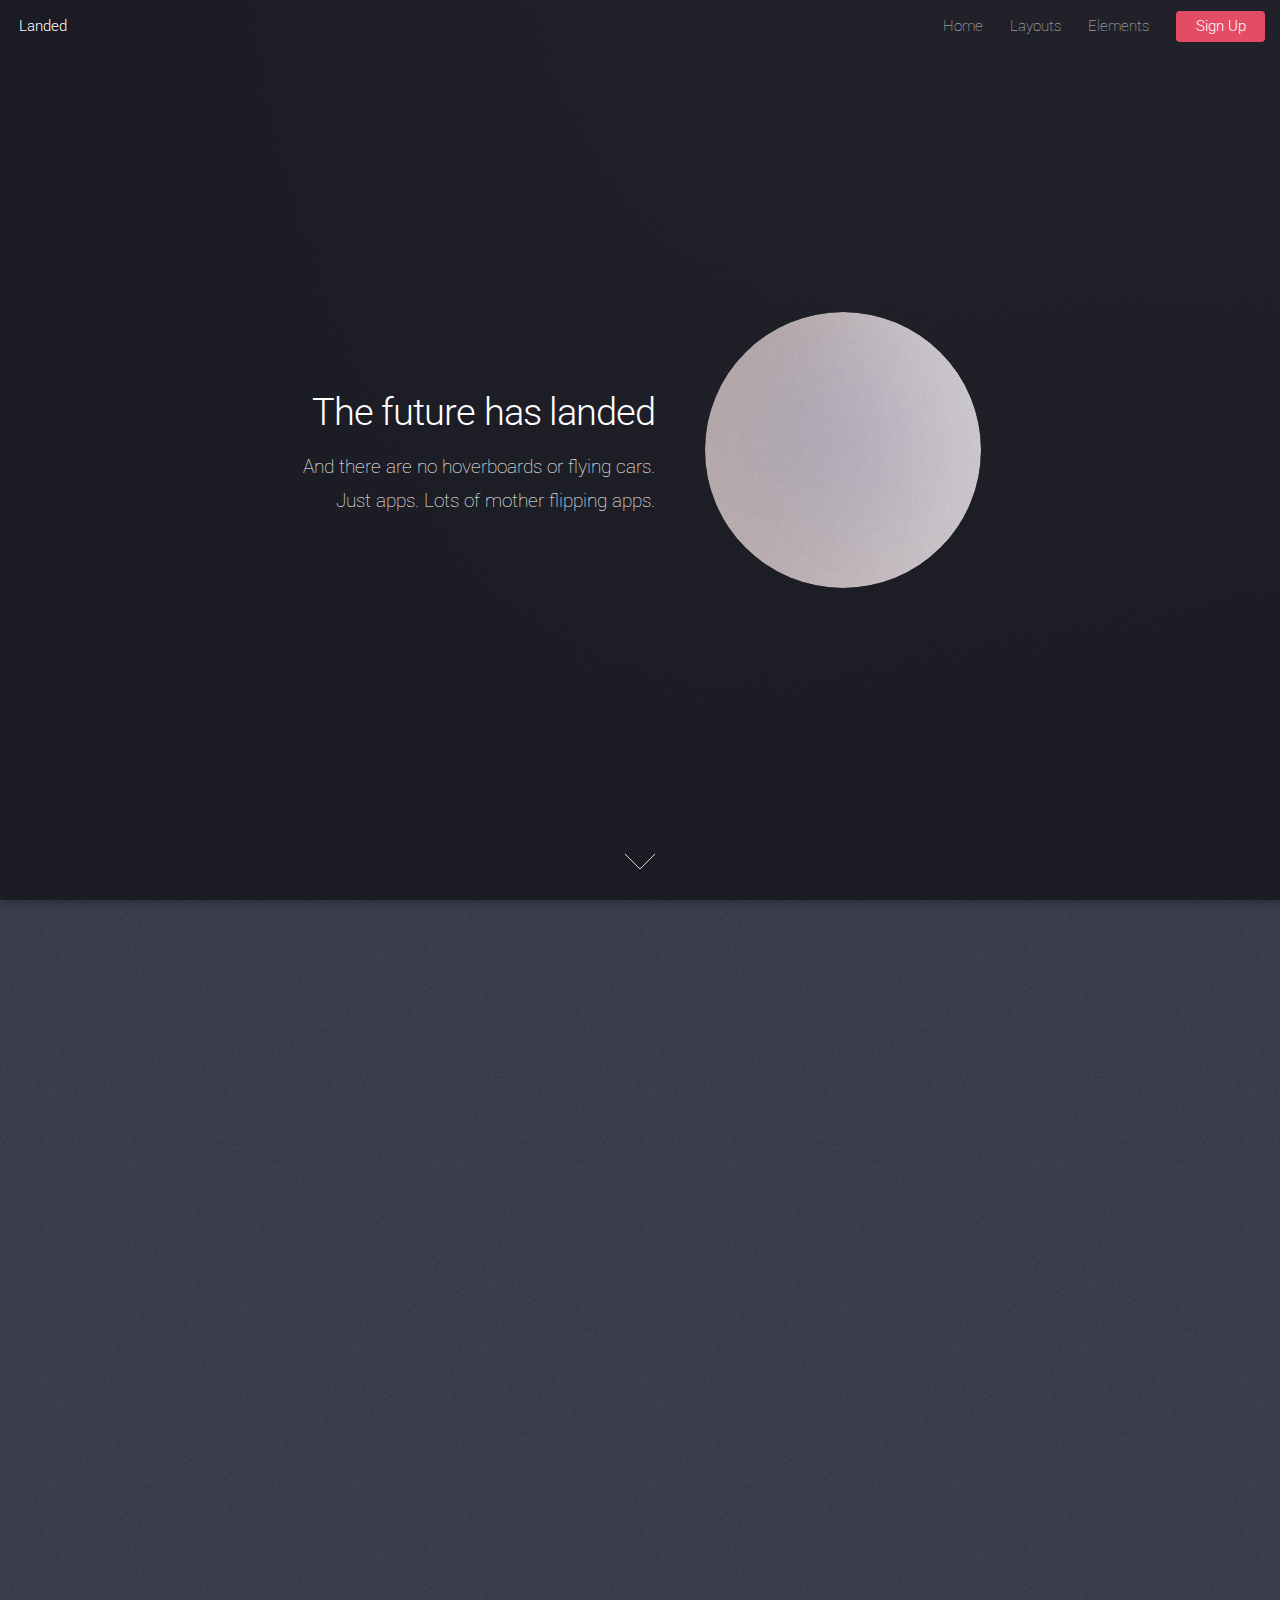
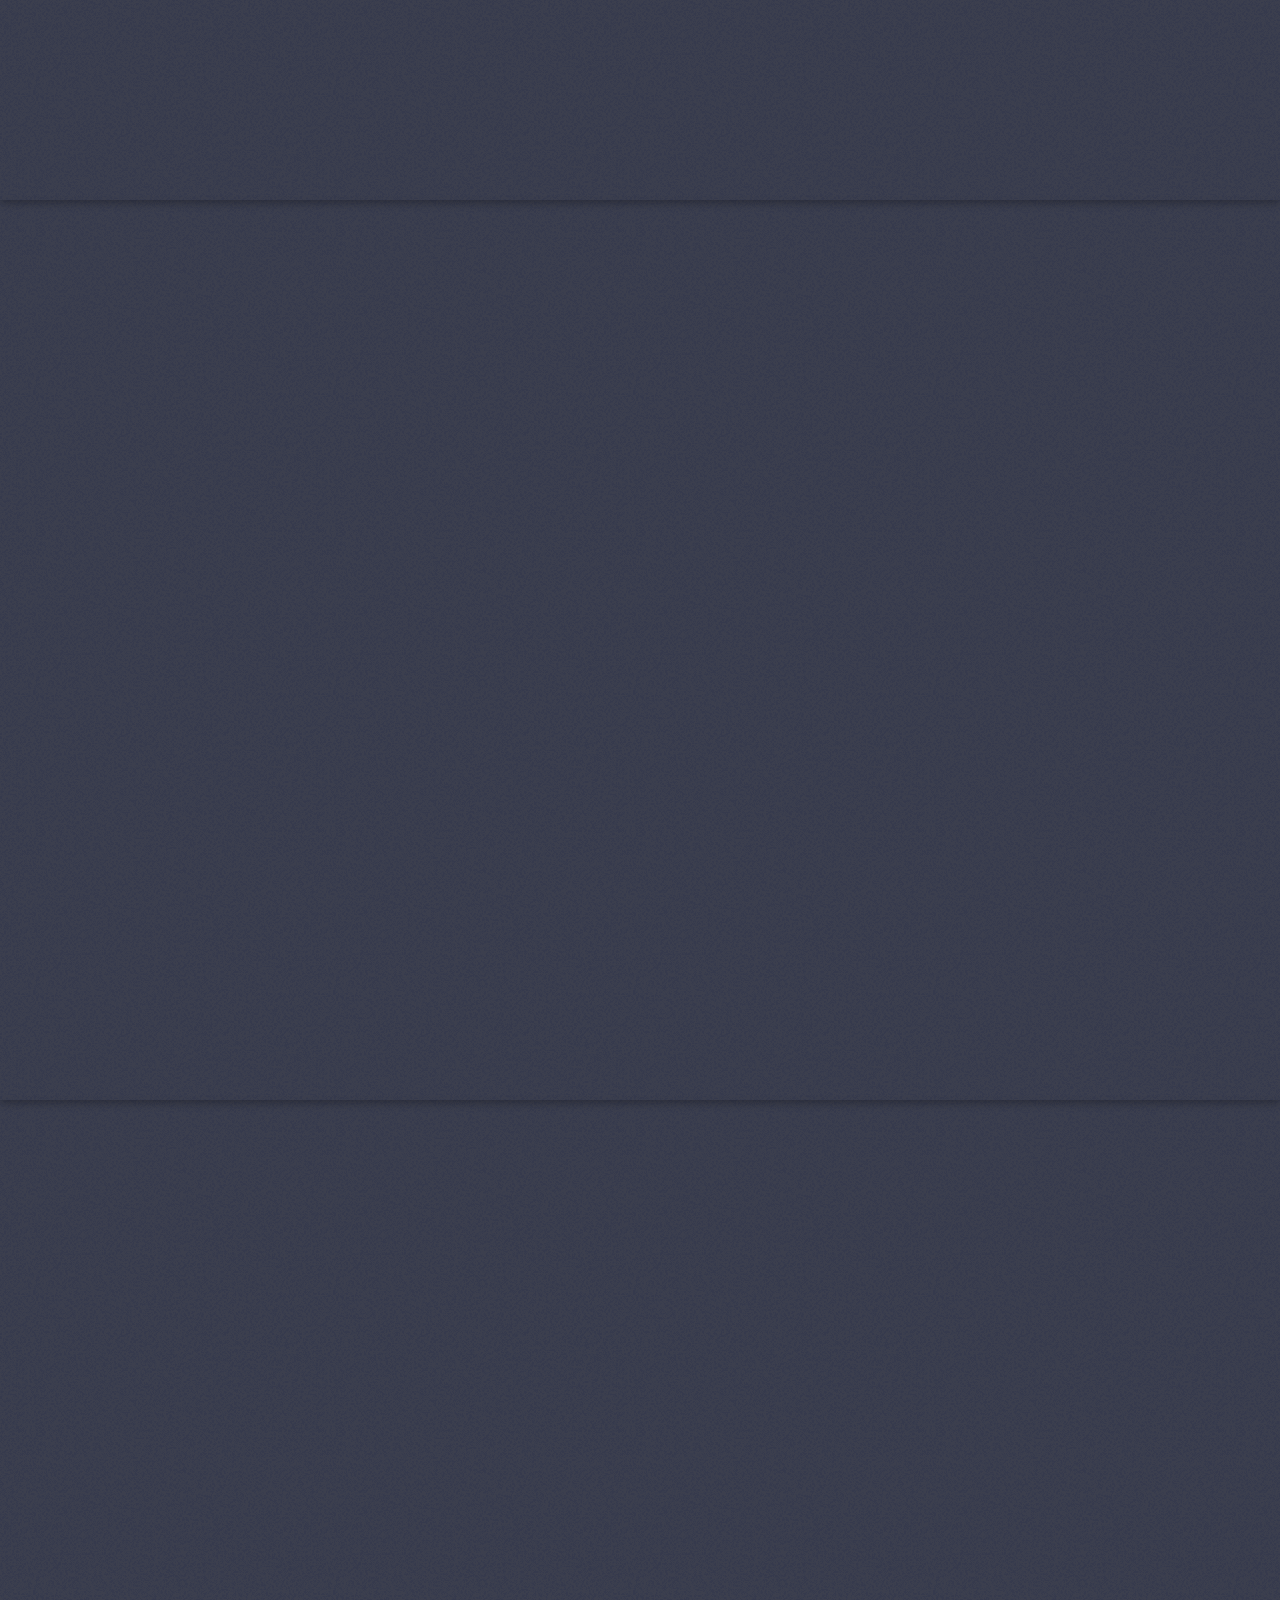
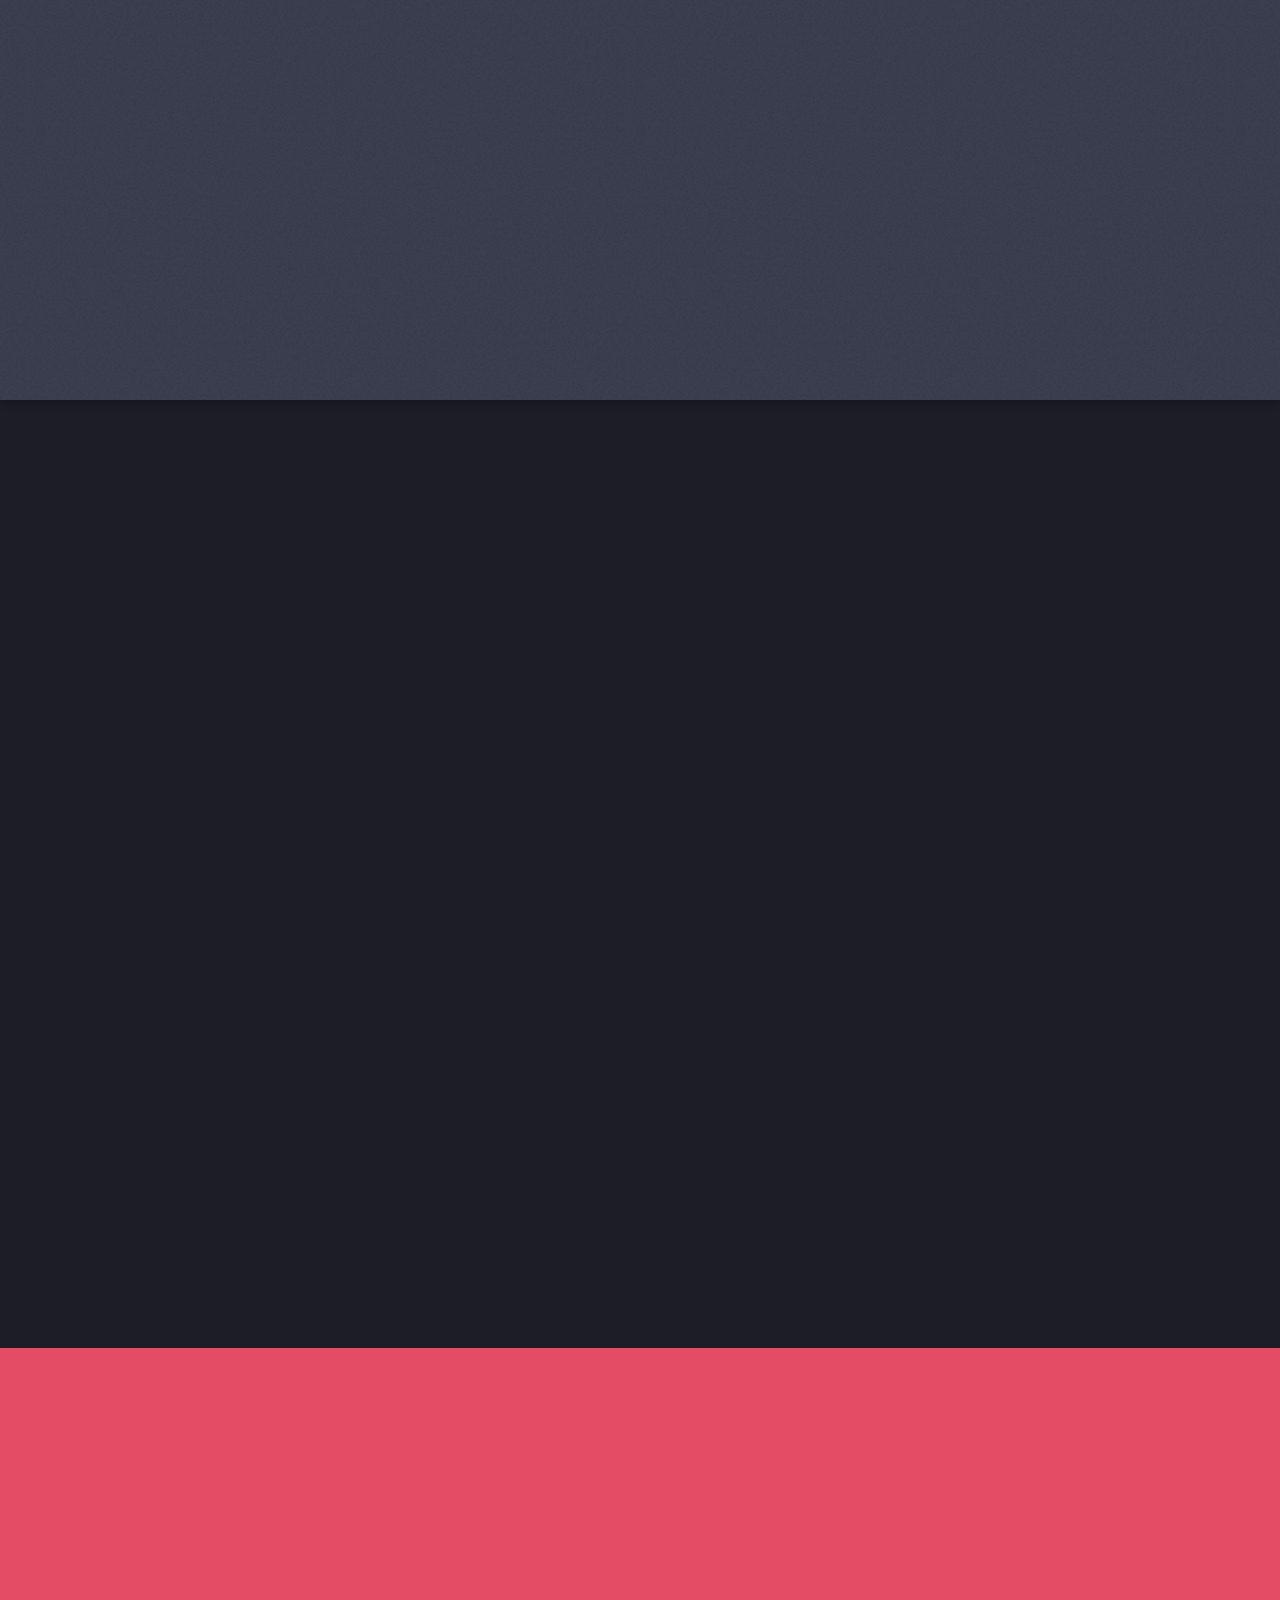
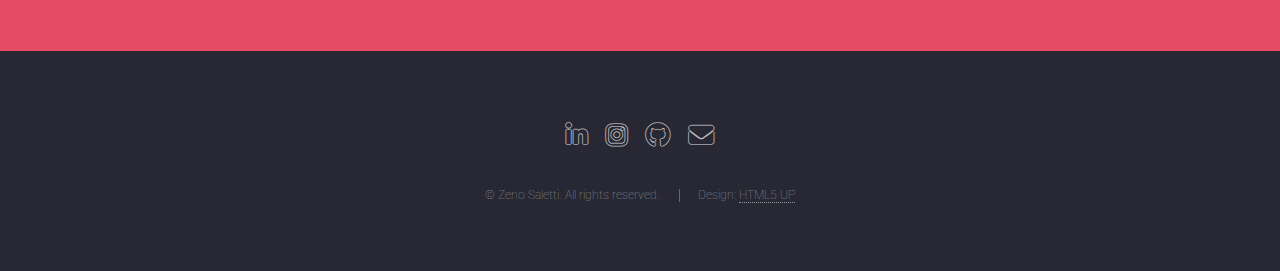
==== commit 69da458f: "footer update" ====
--- a/index.html
+++ b/index.html
@@ -189,15 +189,15 @@
 			<!-- Footer -->
 				<footer id="footer">
 					<ul class="icons">
-						<li><a href="#" class="icon brands alt fa-twitter"><span class="label">Twitter</span></a></li>
-						<li><a href="#" class="icon brands alt fa-facebook-f"><span class="label">Facebook</span></a></li>
-						<li><a href="#" class="icon brands alt fa-linkedin-in"><span class="label">LinkedIn</span></a></li>
-						<li><a href="#" class="icon brands alt fa-instagram"><span class="label">Instagram</span></a></li>
-						<li><a href="#" class="icon brands alt fa-github"><span class="label">GitHub</span></a></li>
-						<li><a href="#" class="icon solid alt fa-envelope"><span class="label">Email</span></a></li>
+						<!-- <li><a href="#" class="icon brands alt fa-twitter"><span class="label">Twitter</span></a></li> -->
+						<!-- <li><a href="#" class="icon brands alt fa-facebook-f"><span class="label">Facebook</span></a></li> -->
+						<li><a href="https://www.linkedin.com/in/zeno-saletti-3a3552334" class="icon brands alt fa-linkedin-in"><span class="label">LinkedIn</span></a></li>
+						<li><a href="https://www.instagram.com/zeno__s__/" class="icon brands alt fa-instagram"><span class="label">Instagram</span></a></li>
+						<li><a href="https://github.com/zenosaltt" class="icon brands alt fa-github"><span class="label">GitHub</span></a></li>
+						<li><a href="mailto:zeno.saletti@studenti.unitn.it" class="icon solid alt fa-envelope"><span class="label">Email</span></a></li>
 					</ul>
 					<ul class="copyright">
-						<li>&copy; Untitled. All rights reserved.</li><li>Design: <a href="http://html5up.net">HTML5 UP</a></li>
+						<li>&copy; Zeno Saletti. All rights reserved.</li><li>Design: <a href="http://html5up.net">HTML5 UP</a></li>
 					</ul>
 				</footer>
 
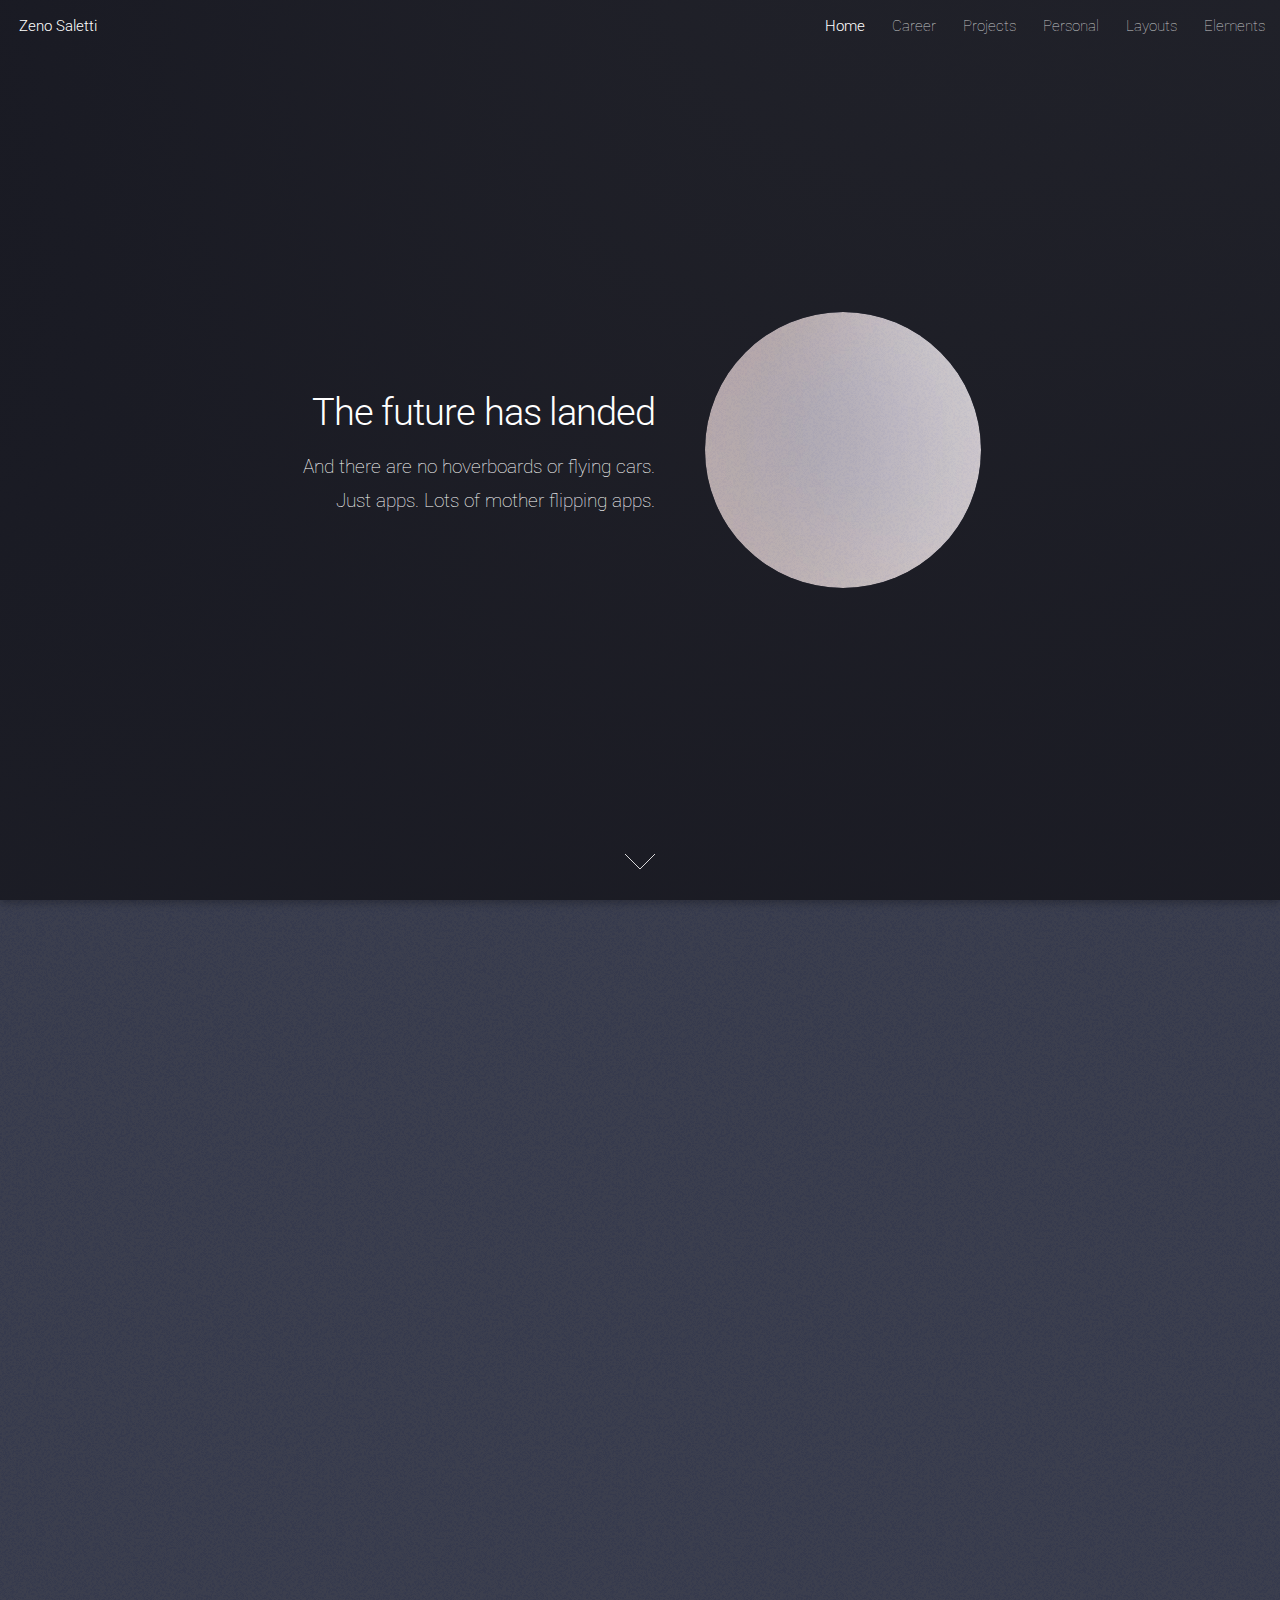
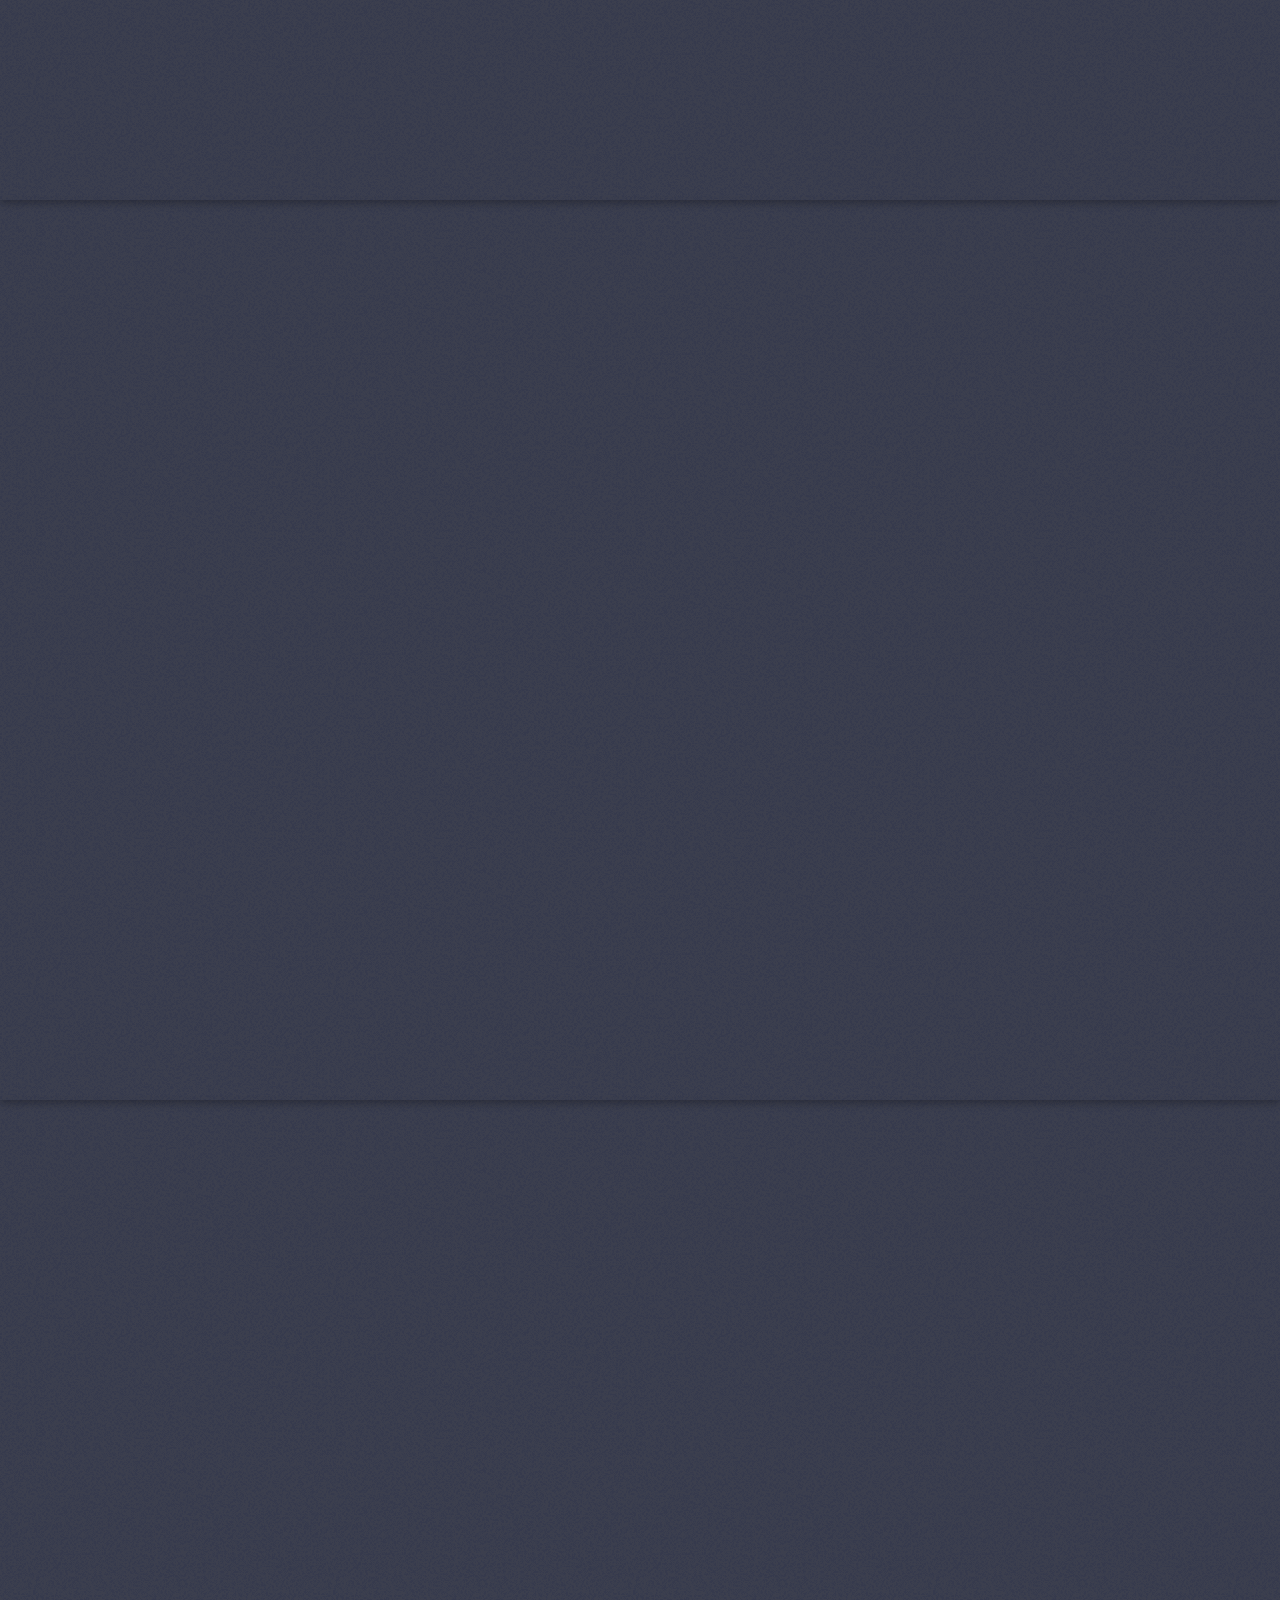
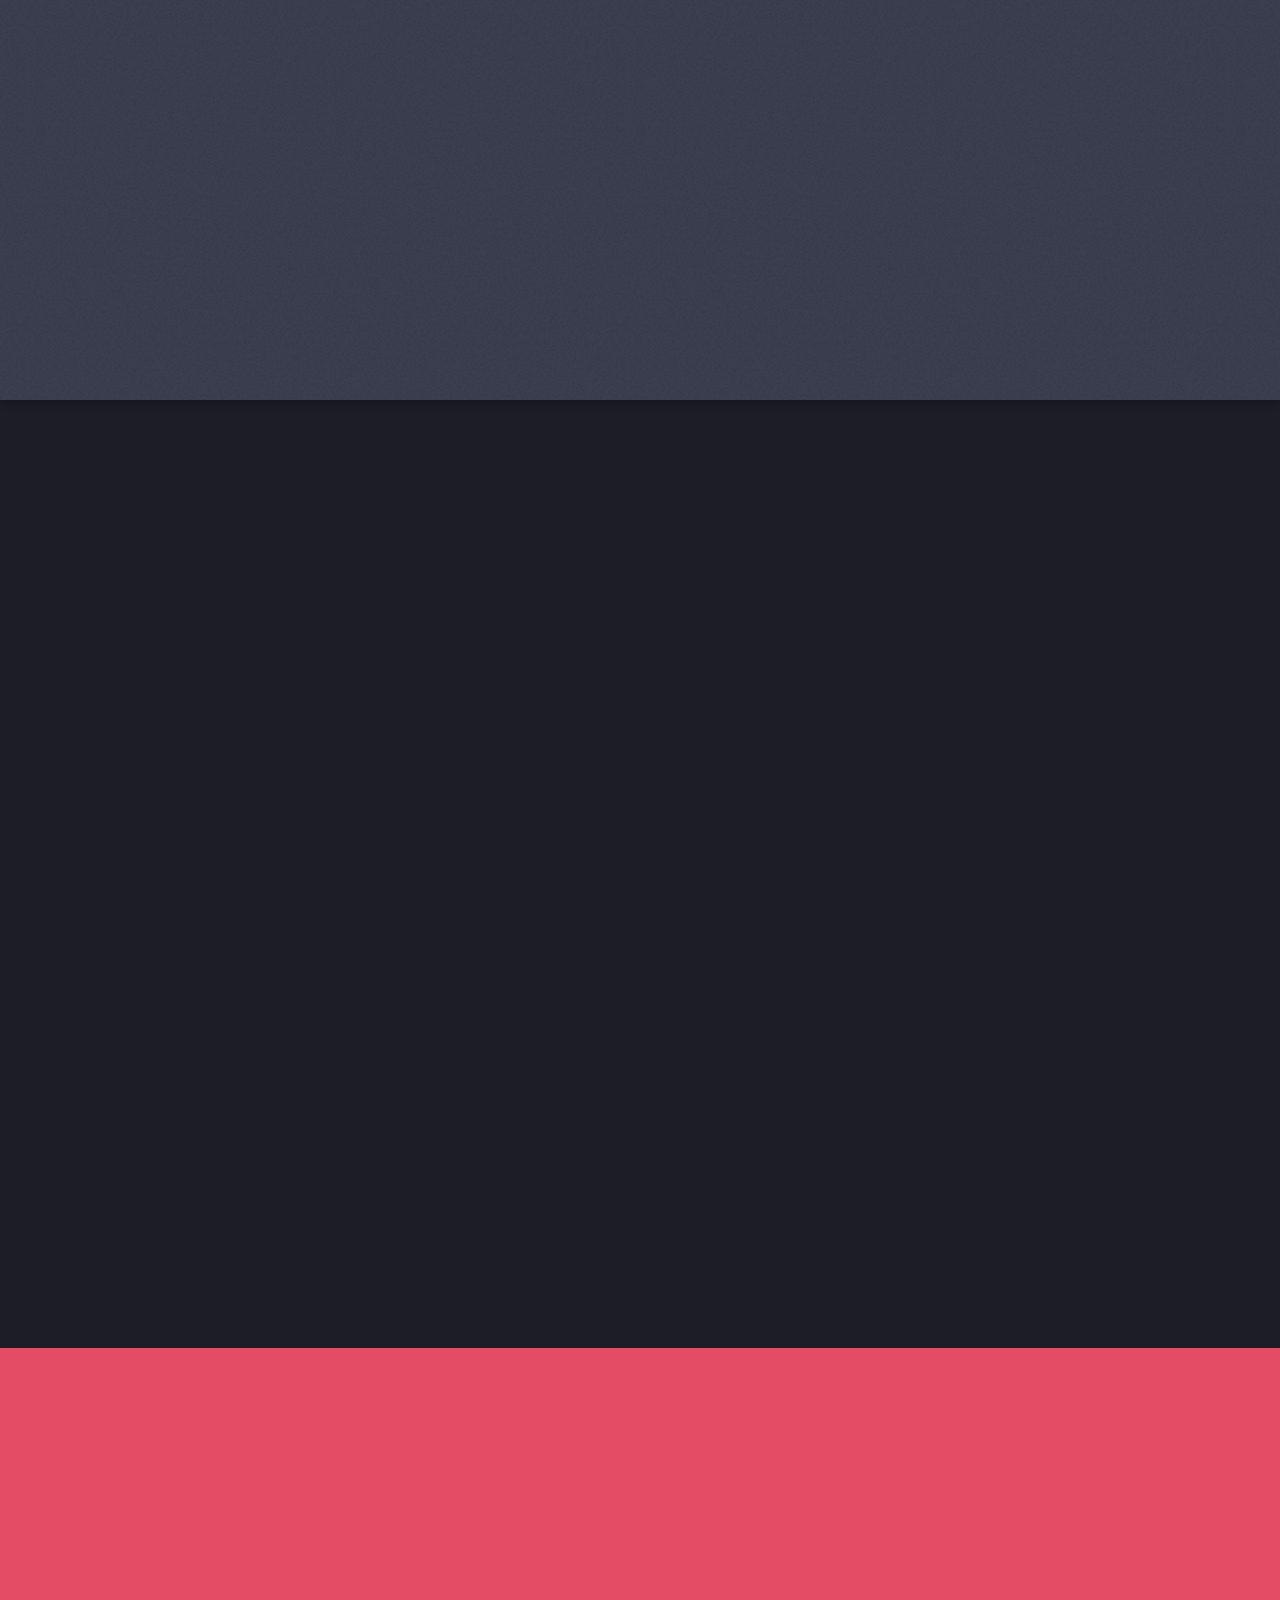
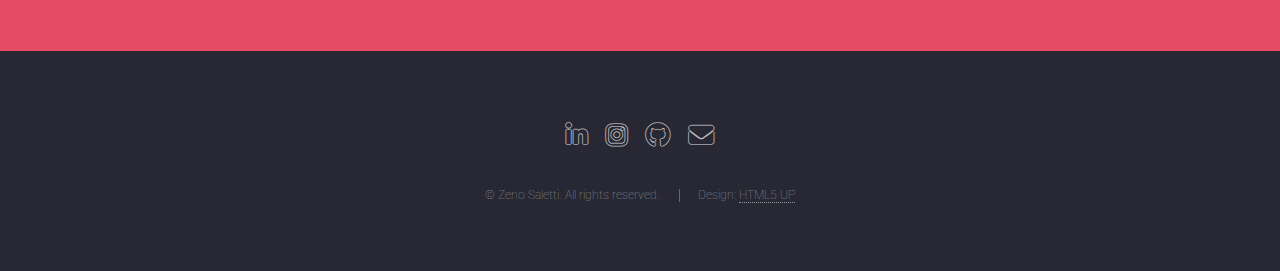
==== commit 7d739427: "header update" ====
--- a/index.html
+++ b/index.html
@@ -6,7 +6,7 @@
 -->
 <html>
 	<head>
-		<title>Landed by HTML5 UP</title>
+		<title>Zeno Saletti - Home</title>
 		<meta charset="utf-8" />
 		<meta name="viewport" content="width=device-width, initial-scale=1, user-scalable=no" />
 		<link rel="stylesheet" href="assets/css/main.css" />
@@ -17,10 +17,20 @@
 
 			<!-- Header -->
 				<header id="header">
-					<h1 id="logo"><a href="index.html">Landed</a></h1>
+					<h1 id="logo"><a href="index.html">Zeno Saletti</a></h1>
 					<nav id="nav">
 						<ul>
-							<li><a href="index.html">Home</a></li>
+							<li><a href="index.html"><b>Home</b></a></li>
+							<li><a href="#">Career</a></li>
+							<li><a href="#">Projects</a></li>
+							<li>
+								<a href="#">Personal</a>
+								<ul>
+									<li><a href="#">Photography</a></li>
+									<li><a href="#">Flute</a></li>
+									<li><a href="#">Outdoor</a></li>
+								</ul>
+							</li>
 							<li>
 								<a href="#">Layouts</a>
 								<ul>
@@ -39,7 +49,7 @@
 								</ul>
 							</li>
 							<li><a href="elements.html">Elements</a></li>
-							<li><a href="#" class="button primary">Sign Up</a></li>
+							<!-- <li><a href="#" class="button primary">Sign Up</a></li> -->
 						</ul>
 					</nav>
 				</header>
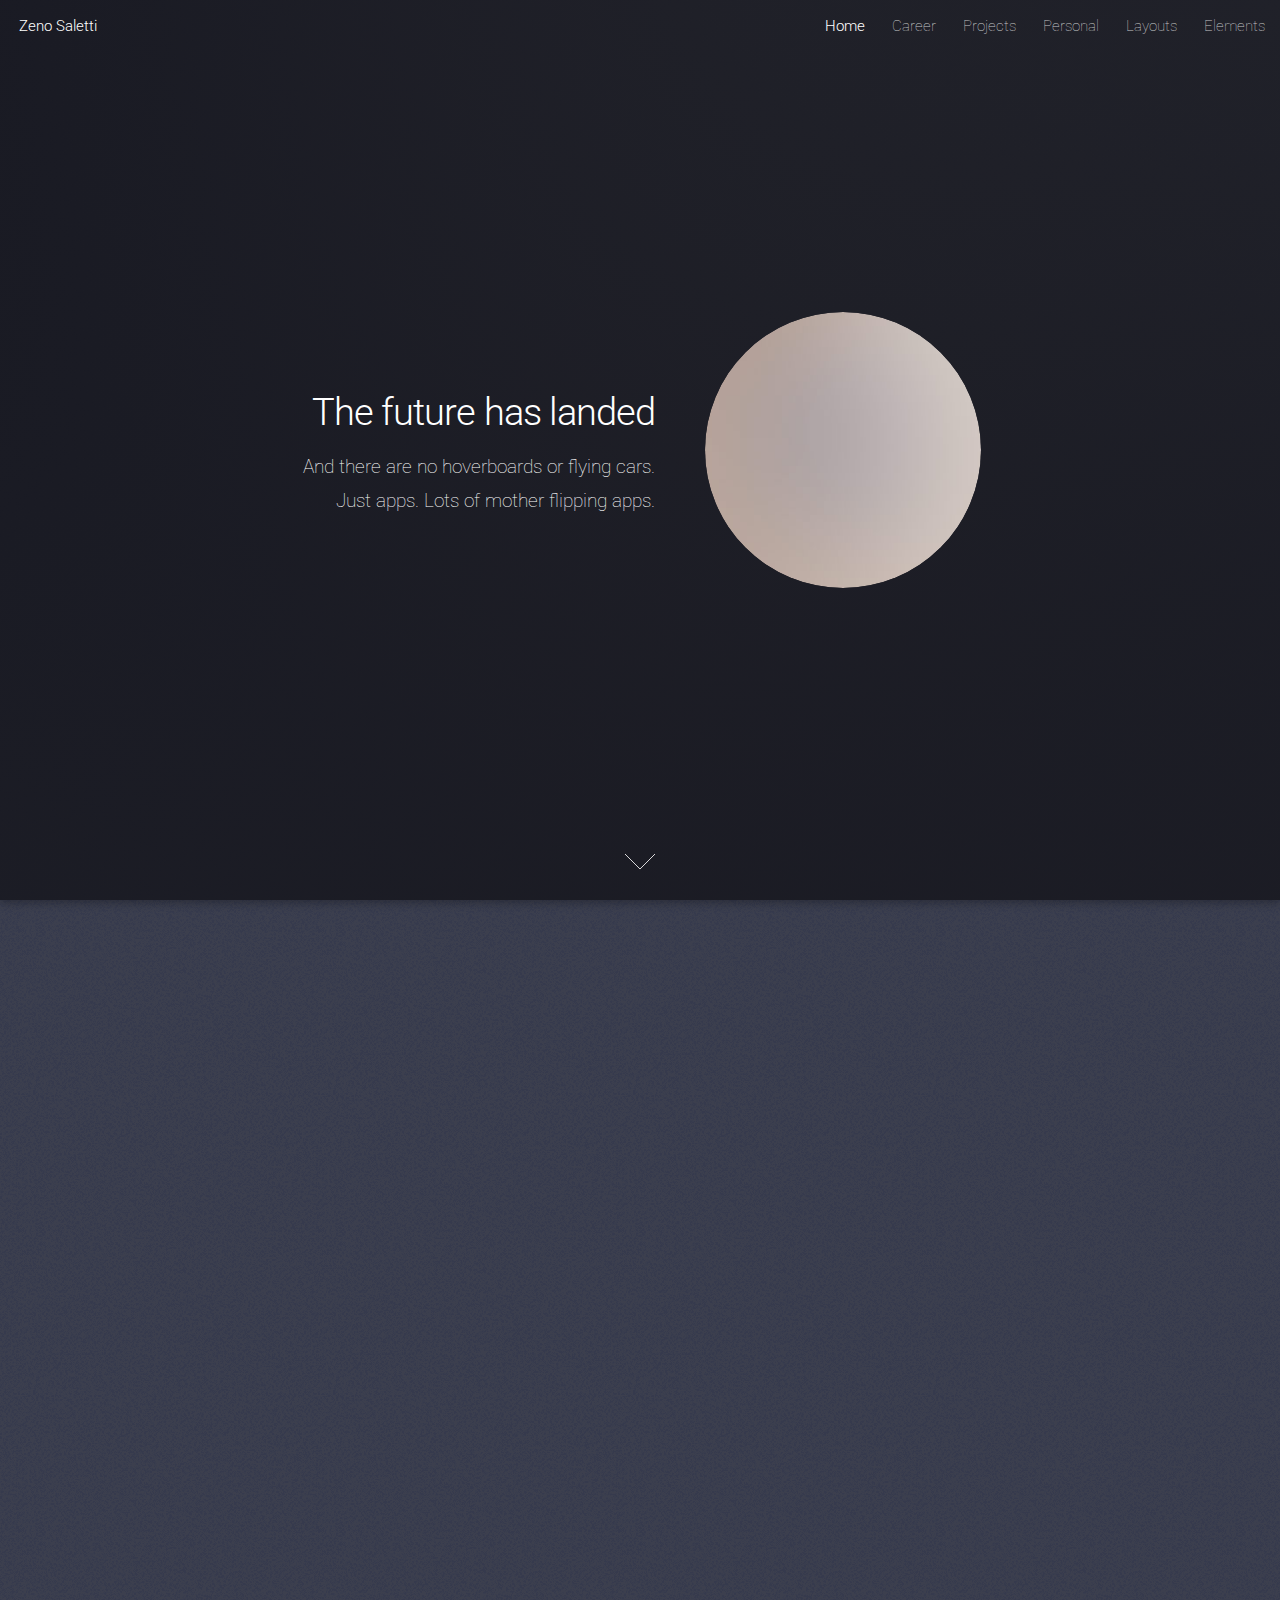
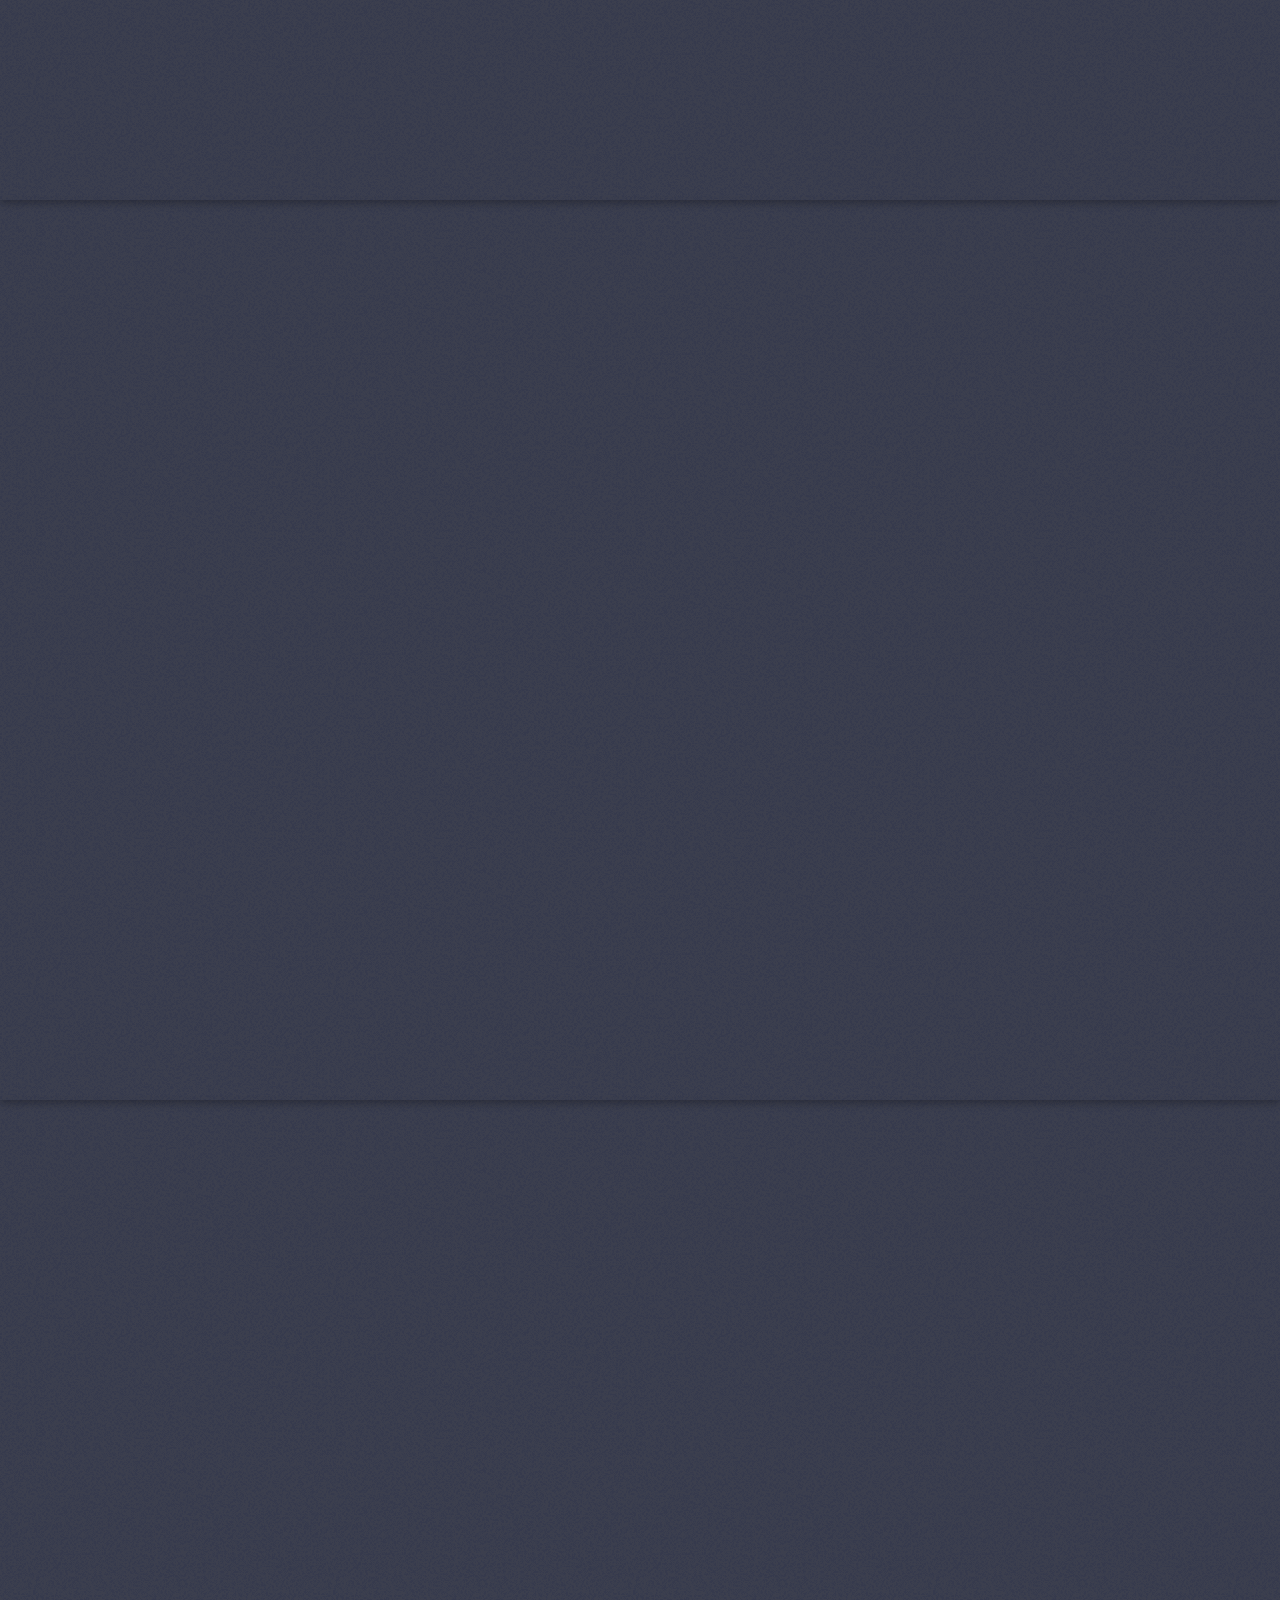
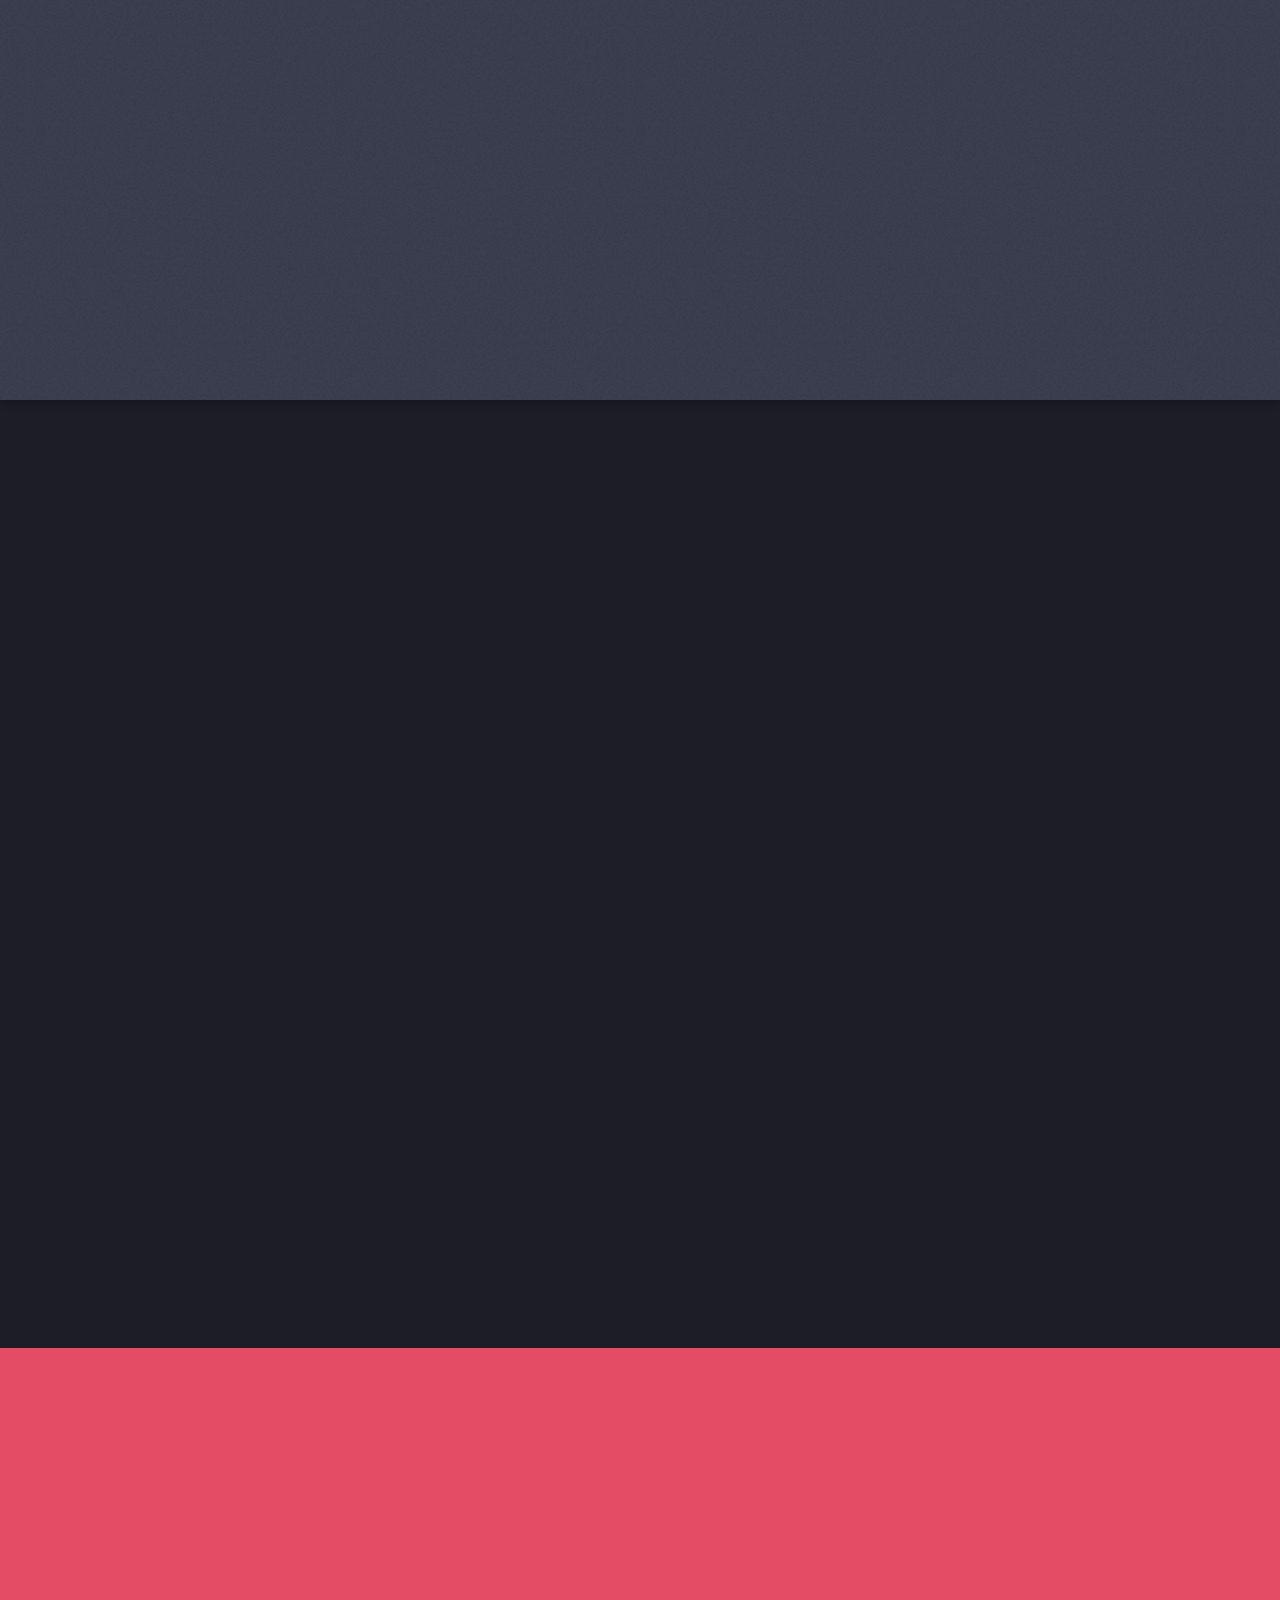
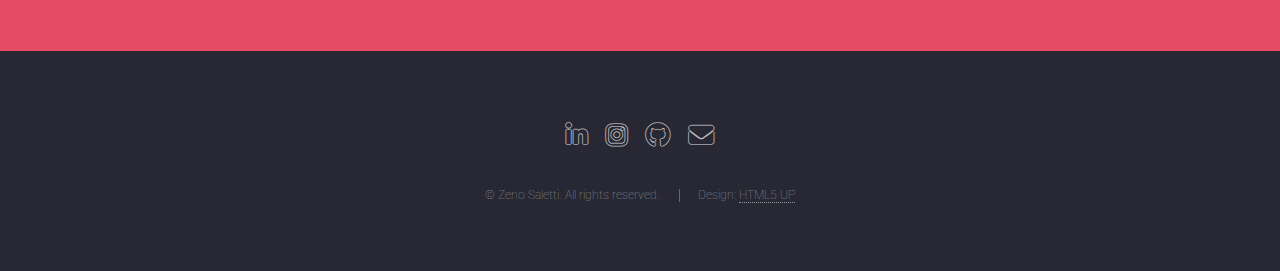
==== commit 752beabd: "photography" ====
--- a/index.html
+++ b/index.html
@@ -24,9 +24,10 @@
 							<li><a href="#">Career</a></li>
 							<li><a href="#">Projects</a></li>
 							<li>
-								<a href="#">Personal</a>
+								<a href="personal.html">Personal</a>
 								<ul>
-									<li><a href="#">Photography</a></li>
+									<li><a href="personal.html">Overview</a></li>
+									<li><a href="photography.html">Photography</a></li>
 									<li><a href="#">Flute</a></li>
 									<li><a href="#">Outdoor</a></li>
 								</ul>
--- a/assets/css/main.css
+++ b/assets/css/main.css
@@ -2517,6 +2517,7 @@
 		overflow: hidden;
 	}
 
+		/* apparently this makes images whiter
 		.image:before {
 			content: '';
 			display: block;
@@ -2528,6 +2529,7 @@
 			height: 100%;
 			z-index: 1;
 		}
+			*/
 
 		.image img {
 			border-radius: 4px;
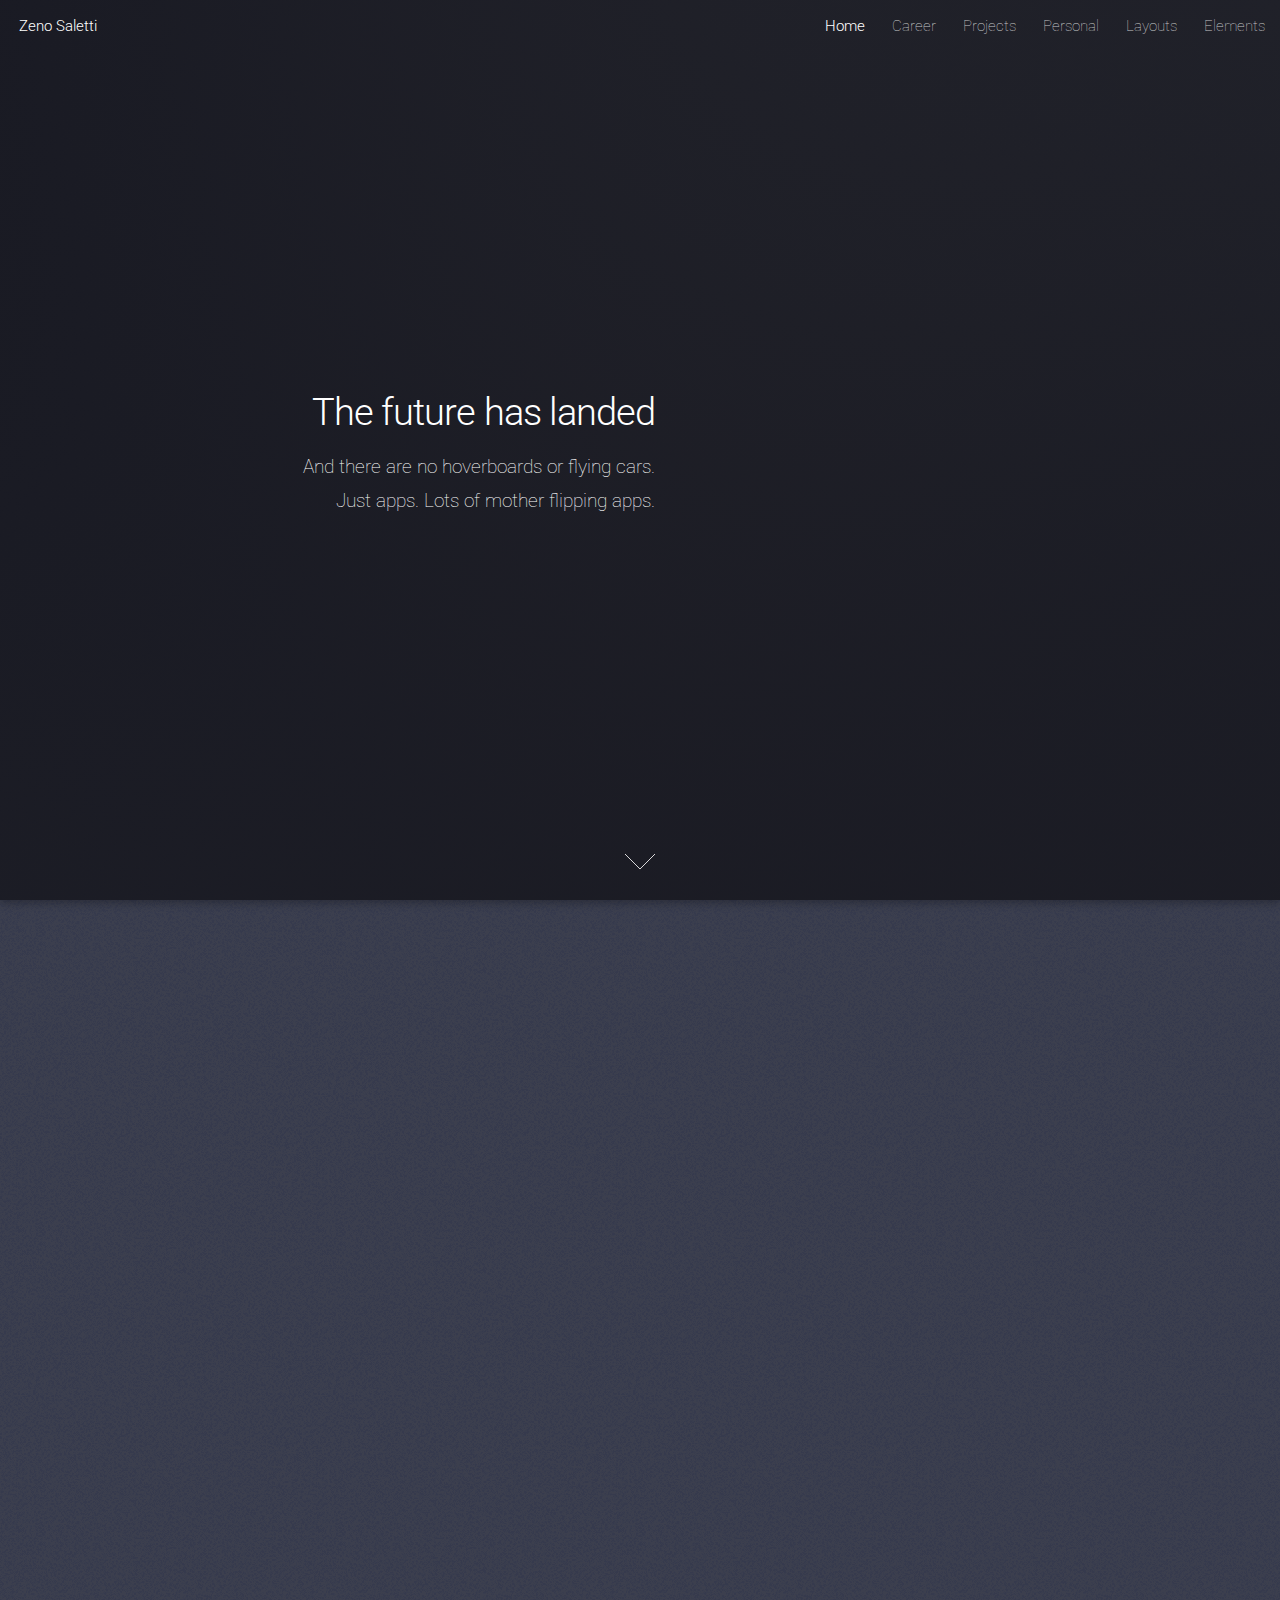
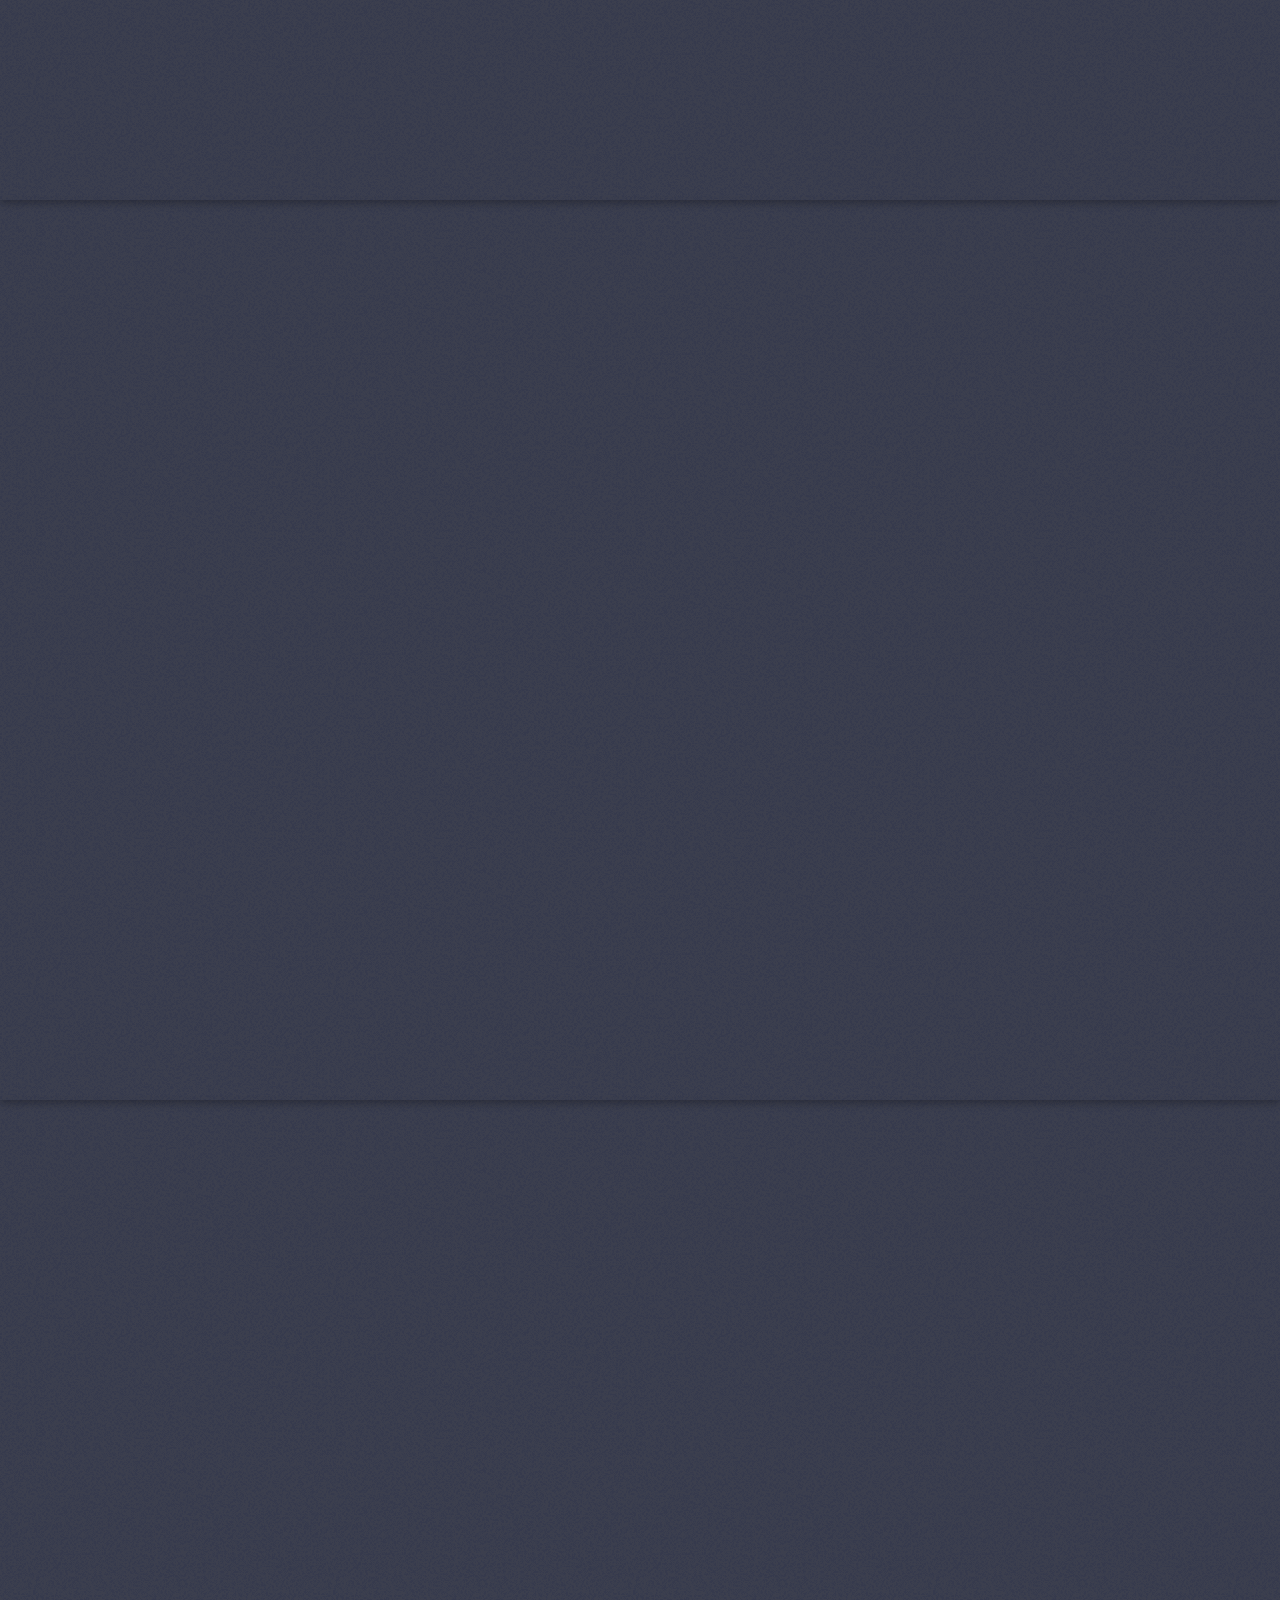
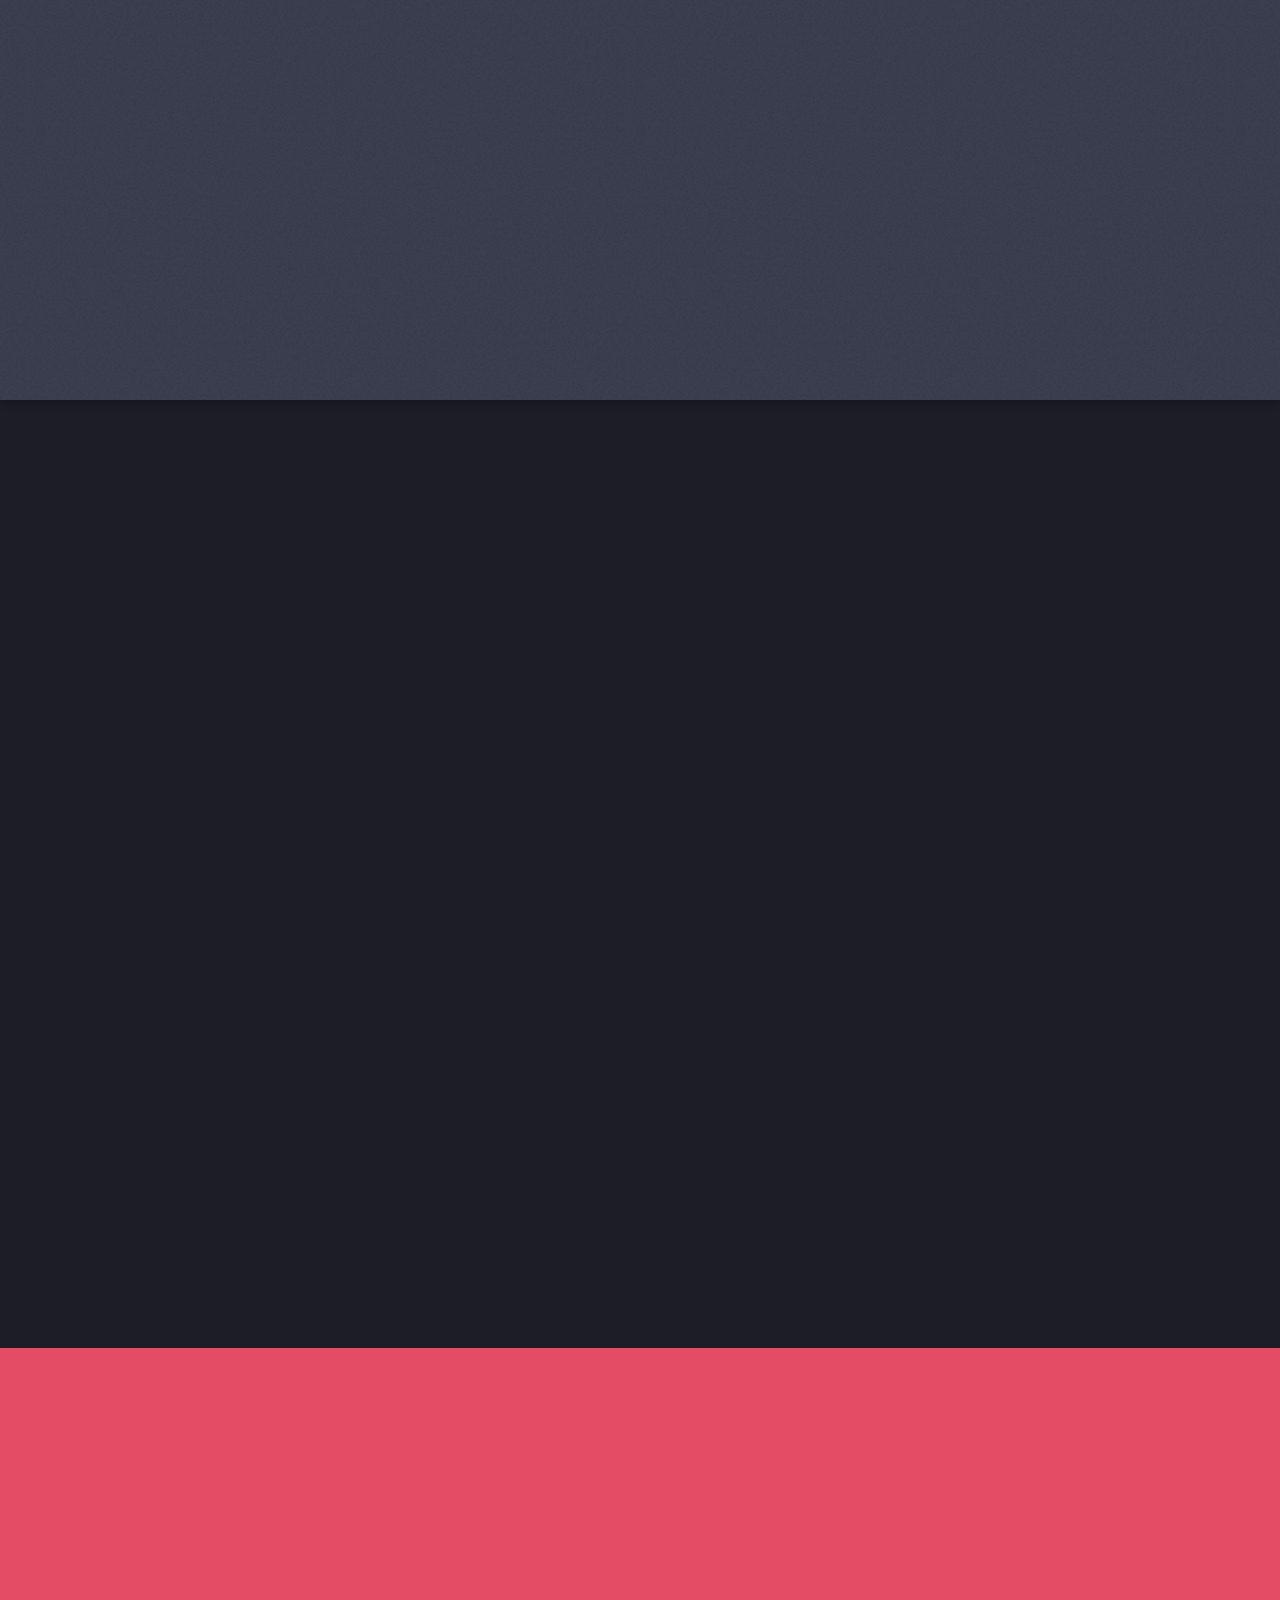
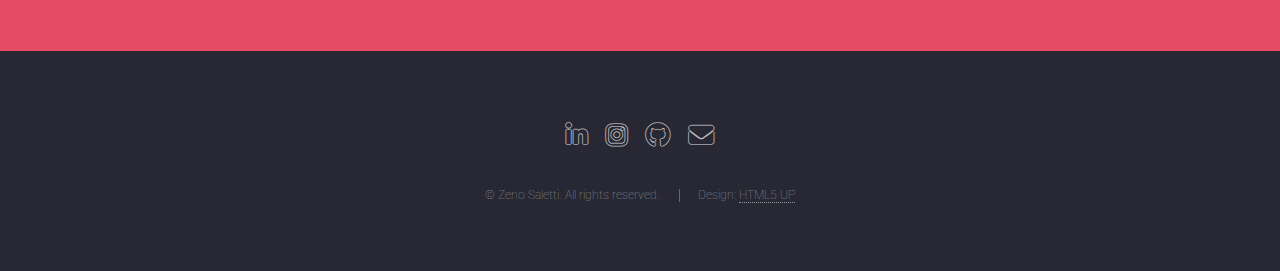
==== commit d103b70d: "img tests" ====
--- a/index.html
+++ b/index.html
@@ -63,14 +63,14 @@
 							<p>And there are no hoverboards or flying cars.<br />
 							Just apps. Lots of mother flipping apps.</p>
 						</header>
-						<span class="image"><img src="images/pic01.jpg" alt="" /></span>
+						<span class="image"><img src="images/photography/abarth.jpg" alt="" /></span>
 					</div>
 					<a href="#one" class="goto-next scrolly">Next</a>
 				</section>
 
 			<!-- One -->
 				<section id="one" class="spotlight style1 bottom">
-					<span class="image fit main"><img src="images/pic02.jpg" alt="" /></span>
+					<span class="image fit main"><img src="images/photography/lake.jpg" alt="" /></span>
 					<div class="content">
 						<div class="container">
 							<div class="row">
@@ -102,7 +102,7 @@
 
 			<!-- Two -->
 				<section id="two" class="spotlight style2 right">
-					<span class="image fit main"><img src="images/pic03.jpg" alt="" /></span>
+					<span class="image fit main"><img src="images/photography/stoning.jpg" alt="" /></span>
 					<div class="content">
 						<header>
 							<h2>Interdum amet non magna accumsan</h2>
@@ -118,7 +118,7 @@
 
 			<!-- Three -->
 				<section id="three" class="spotlight style3 left">
-					<span class="image fit main bottom"><img src="images/pic04.jpg" alt="" /></span>
+					<span class="image fit main bottom"><img src="images/photography/thunder.jpg" alt="" /></span>
 					<div class="content">
 						<header>
 							<h2>Interdum felis blandit praesent sed augue</h2>
